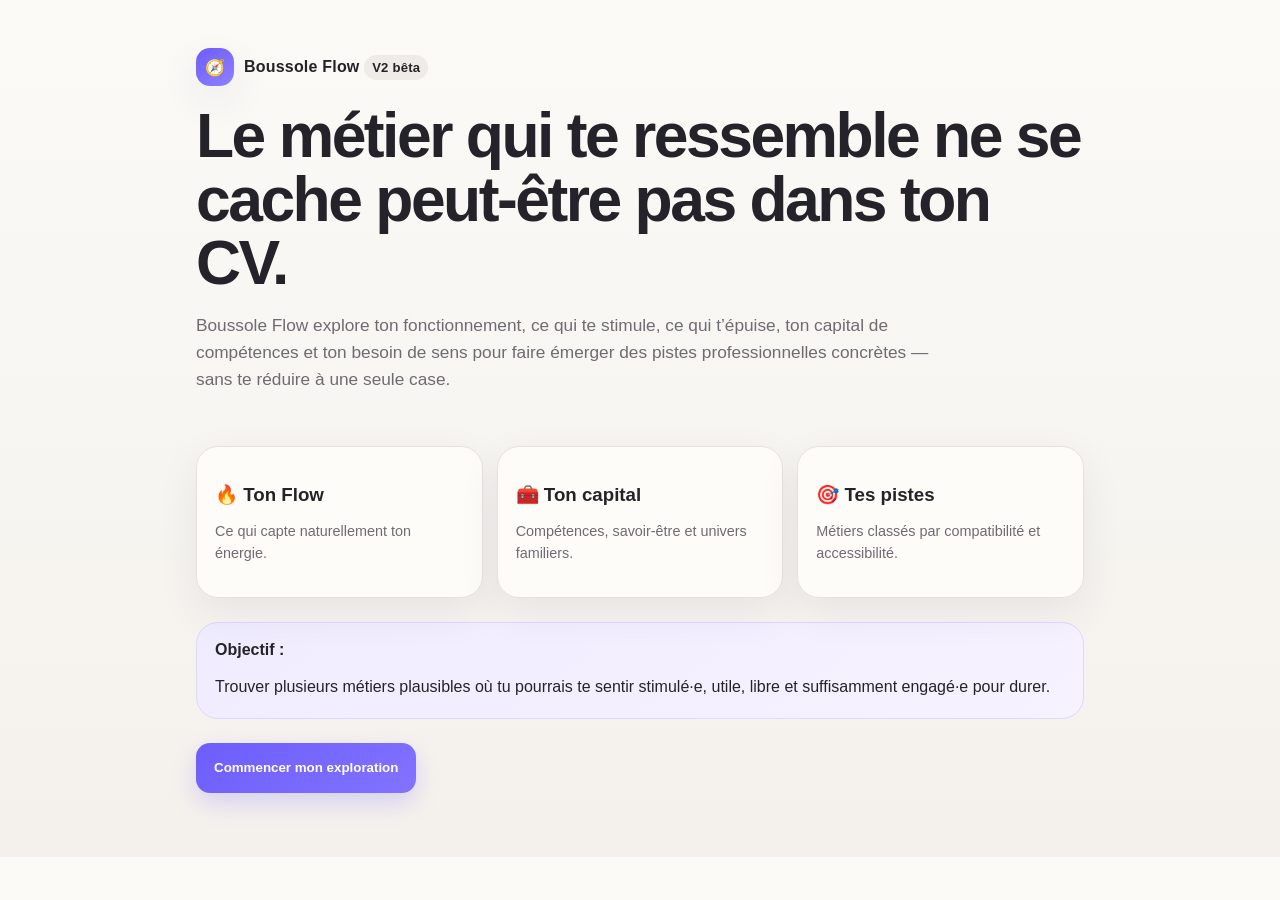
==== index.html @ 0851b97e "Revert "Add files via upload"" ====
<!doctype html>
<html lang="fr">
<head>
<meta charset="utf-8">
<meta name="viewport" content="width=device-width,initial-scale=1,viewport-fit=cover">
<meta name="theme-color" content="#6d5dfc">
<title>Boussole Flow — V2</title>
<link rel="stylesheet" href="styles.css">
</head>
<body>
<main id="app">
<section id="welcome">
  <div class="hero">
    <div class="logo"><div class="logo-badge">🧭</div><div>Boussole Flow <span class="tag">V2 bêta</span></div></div>
    <h1>Le métier qui te ressemble ne se cache peut-être pas dans ton CV.</h1>
    <p class="lead muted">Boussole Flow explore ton fonctionnement, ce qui te stimule, ce qui t’épuise, ton capital de compétences et ton besoin de sens pour faire émerger des pistes professionnelles concrètes — sans te réduire à une seule case.</p>
  </div>
  <div class="grid g3 section">
    <div class="card"><h3>🔥 Ton Flow</h3><p class="muted small">Ce qui capte naturellement ton énergie.</p></div>
    <div class="card"><h3>🧰 Ton capital</h3><p class="muted small">Compétences, savoir-être et univers familiers.</p></div>
    <div class="card"><h3>🎯 Tes pistes</h3><p class="muted small">Métiers classés par compatibilité et accessibilité.</p></div>
  </div>
  <div class="panel section"><strong>Objectif :</strong><p style="margin-bottom:0">Trouver plusieurs métiers plausibles où tu pourrais te sentir stimulé·e, utile, libre et suffisamment engagé·e pour durer.</p></div>
  <div class="section"><button class="btn primary" id="start">Commencer mon exploration</button></div>
</section>

<section id="quiz" class="hidden">
  <div class="flex between small muted"><span id="count"></span><span id="percent"></span></div>
  <div class="progress-shell" style="margin-top:8px"><div id="prog" class="progress"></div></div>
  <div class="section">
    <div class="kicker" id="theme"></div>
    <h2 id="qtext"></h2>
    <p class="muted" id="qhint"></p>
  </div>
  <div id="answers" class="grid g2 section"></div>
  <div class="section"><button class="btn ghost hidden" id="qback">← Retour</button></div>
</section>

<section id="capital" class="hidden">
  <div class="kicker">Étape 2 • Ton capital invisible</div>
  <h2>Ton parcours ne se résume pas à tes intitulés de poste.</h2>
  <p class="muted">Sélectionne ce qui te ressemble. Tu peux être généreux·se : ici on cherche des ressources transférables.</p>

  <div class="section"><h3>Savoir-être</h3><div id="softs" class="grid g3"></div></div>
  <div class="section"><h3>Compétences déjà utilisées</h3><div id="skills" class="grid g3"></div></div>
  <div class="section"><h3>Univers qui t’attirent</h3><div id="interests" class="grid g3"></div></div>

  <div class="section grid g2">
    <div><h3>Niveau d’études / formation</h3><select id="level">
      <option value="none">Pas de diplôme spécifique / autodidacte</option>
      <option value="bac">Bac / équivalent</option>
      <option value="bac2">Bac+2</option>
      <option value="bac3">Bac+3</option>
      <option value="bac5">Bac+5 ou plus</option>
    </select></div>
    <div><h3>Expérience professionnelle</h3><select id="xp">
      <option value="0">Début de parcours</option><option value="2">1–3 ans</option><option value="5">3–7 ans</option><option value="8">7 ans ou plus</option>
    </select></div>
  </div>

  <div class="section"><h3>Ce que tu sais faire et que les cases ne voient pas</h3><textarea id="free" placeholder="Ex. organiser un événement, coder, dessiner, écouter les gens, apprendre très vite, réparer, écrire, convaincre, gérer des imprévus…"></textarea></div>

  <div class="section"><h3>Pour changer de voie, tu préfères…</h3><div id="routes" class="grid g2"></div></div>
  <p id="err" class="small"></p>
  <div class="section flex gap wrap"><button id="cback" class="btn">← Retour</button><button id="reveal" class="btn primary">Révéler mon profil</button></div>
</section>

<section id="result" class="hidden">
  <div class="kicker">Ton profil Boussole Flow</div>
  <h1 id="pname"></h1>
  <p id="ptag" class="lead"></p>
  <p id="pdesc" class="muted"></p>

  <div class="grid g2 section">
    <div class="card"><h3>🧠 Tes moteurs dominants</h3><div id="motors"></div></div>
    <div class="panel"><h3>🌿 Ton environnement fertile</h3><div id="env"></div></div>
  </div>

  <div class="grid g3 section">
    <div class="card"><h3>✨ Forces naturelles</h3><div id="strengths"></div></div>
    <div class="card"><h3>⚠️ Risques de décrochage</h3><div id="risks"></div></div>
    <div class="card"><h3>🌱 Axes utiles</h3><div id="growth"></div></div>
  </div>

  <div class="panel section"><h3>Ta règle de durabilité</h3><p id="durability"></p></div>

  <div class="section">
    <div class="kicker">Pistes professionnelles</div>
    <h2>Les métiers qui méritent vraiment ton attention</h2>
    <p class="muted">Deux scores séparés : <b>Compatibilité Flow</b> = à quel point le métier correspond à ton fonctionnement ; <b>Accessibilité</b> = à quel point ton capital actuel permet d’y entrer sans repartir de zéro.</p>
    <div id="jobs" class="grid g2 section"></div>
  </div>

  <section id="jobdetail" class="hidden card section">
    <div class="flex between gap"><div><div class="kicker">Découvrir ce métier</div><h2 id="jname"></h2></div><button class="btn" id="closejob">Fermer</button></div>
    <div id="jscores" class="scorebox section"></div>
    <div class="grid g2 section">
      <div><h3>Le quotidien réel</h3><p id="jdesc" class="muted"></p></div>
      <div><h3>Pourquoi ça peut fonctionner pour toi</h3><p id="jwhy" class="muted"></p></div>
      <div><h3>Ce que tu apportes déjà</h3><div id="jbring"></div></div>
      <div><h3>Le point de vigilance</h3><div id="jwatch"></div></div>
    </div>
    <div class="panel section"><h3>Ton chemin le plus court</h3><ol id="jpath"></ol></div>
    <div class="card section"><h3>🧪 Mini-test avant de te lancer</h3><p id="jtest" class="muted"></p></div>
  </section>

  <div class="notice section"><b>Important :</b> Boussole Flow n’est ni un diagnostic psychologique ni un test clinique. C’est un outil d’exploration professionnelle destiné à faire émerger des pistes et des questions utiles.</div>
  <div class="section"><button id="restart" class="btn">Recommencer</button></div>
</section>
</main>


  <script src="app.js"></script>
</body>
</html>
---- styles.css ----
:root{
  --bg:#f8f6f1; --card:#fffdfa; --ink:#25232a; --muted:#6f6a73; --line:#e8e1d8;
  --violet:#6d5dfc; --violet2:#a99cff; --soft:#eeeafd; --gold:#d9b25f; --sage:#dfe9df;
  --shadow:0 14px 40px rgba(53,45,79,.08);
}
*{box-sizing:border-box}
html{scroll-behavior:smooth}
body{margin:0;background:linear-gradient(180deg,#fbfaf7,#f4f1ec);color:var(--ink);font-family:-apple-system,BlinkMacSystemFont,"Segoe UI",Roboto,Arial,sans-serif}
main{max-width:920px;margin:0 auto;padding:22px 16px 64px}
.hidden{display:none!important}
.hero{padding:26px 0 12px}
.logo{display:flex;align-items:center;gap:10px;font-weight:800;letter-spacing:.2px}
.logo-badge{width:38px;height:38px;border-radius:14px;background:linear-gradient(145deg,var(--violet),#8f80ff);display:grid;place-items:center;color:white;box-shadow:var(--shadow)}
h1{font-size:clamp(2.05rem,7vw,3.9rem);line-height:1.02;margin:18px 0 14px;letter-spacing:-.04em}
h2{font-size:clamp(1.45rem,4.5vw,2.25rem);line-height:1.12}
h3{margin-bottom:8px}
p{line-height:1.55}
.muted{color:var(--muted)}
.lead{font-size:1.08rem;max-width:760px}
.card{background:rgba(255,253,250,.92);border:1px solid var(--line);border-radius:22px;padding:18px;box-shadow:var(--shadow)}
.panel{background:linear-gradient(145deg,#f0ecff,#f7f2ff);border:1px solid #ded7ff;border-radius:22px;padding:18px}
.grid{display:grid;gap:14px}
.g2{grid-template-columns:repeat(2,minmax(0,1fr))}
.g3{grid-template-columns:repeat(3,minmax(0,1fr))}
.section{margin-top:24px}
.btn{border:1px solid var(--line);background:#fff;border-radius:14px;padding:13px 18px;font-weight:800;min-height:50px;cursor:pointer}
.btn.primary{background:linear-gradient(145deg,var(--violet),#8273ff);border:none;color:#fff;box-shadow:0 10px 24px rgba(109,93,252,.22)}
.btn.ghost{background:transparent}
.choice{width:100%;text-align:left;border:1px solid var(--line);background:var(--card);padding:16px;border-radius:18px;min-height:84px;font-weight:720;line-height:1.35;cursor:pointer;transition:.15s}
.choice:hover,.choice:focus{outline:none;border-color:var(--violet);transform:translateY(-1px)}
.kicker{font-size:.88rem;text-transform:uppercase;letter-spacing:.12em;color:var(--muted);font-weight:800}
.flex{display:flex}.between{justify-content:space-between}.center{align-items:center}.gap{gap:12px}.wrap{flex-wrap:wrap}
.progress-shell{height:8px;background:#e7e1dc;border-radius:999px;overflow:hidden}
.progress{height:100%;background:linear-gradient(90deg,var(--violet),var(--violet2));transition:width .25s}
.pill{display:inline-flex;gap:7px;align-items:center;background:#f1eee9;padding:7px 10px;border-radius:999px;font-size:.88rem;font-weight:750}
.chip input{position:absolute;opacity:0}
.chip span{display:flex;align-items:center;min-height:48px;border:1px solid var(--line);border-radius:14px;background:var(--card);padding:10px 13px;cursor:pointer}
.chip input:checked+span{background:var(--soft);border-color:var(--violet)}
input[type=text], textarea, select{width:100%;border:1px solid var(--line);border-radius:14px;padding:13px 14px;background:white;color:var(--ink);font-size:16px}
textarea{min-height:96px}
.scorebox{display:grid;grid-template-columns:1fr 1fr;gap:10px}
.scoreitem{padding:12px;border-radius:15px;background:#f4f1ed}
.scoreitem b{font-size:1.18rem}
.job{display:flex;flex-direction:column;gap:12px}
.bar{height:8px;background:#ebe6df;border-radius:999px;overflow:hidden}
.bar>div{height:100%;background:linear-gradient(90deg,var(--violet),var(--violet2))}
.small{font-size:.9rem}
.tag{font-size:.82rem;background:#efebe6;border-radius:999px;padding:5px 8px}
.notice{font-size:.88rem;color:var(--muted);border:1px solid var(--line);border-radius:14px;padding:13px}
details{border-top:1px solid var(--line);padding-top:12px}
summary{cursor:pointer;font-weight:800}
@media(max-width:720px){.g2,.g3{grid-template-columns:1fr}.scorebox{grid-template-columns:1fr 1fr}main{padding-left:14px;padding-right:14px}.card,.panel{border-radius:18px}}
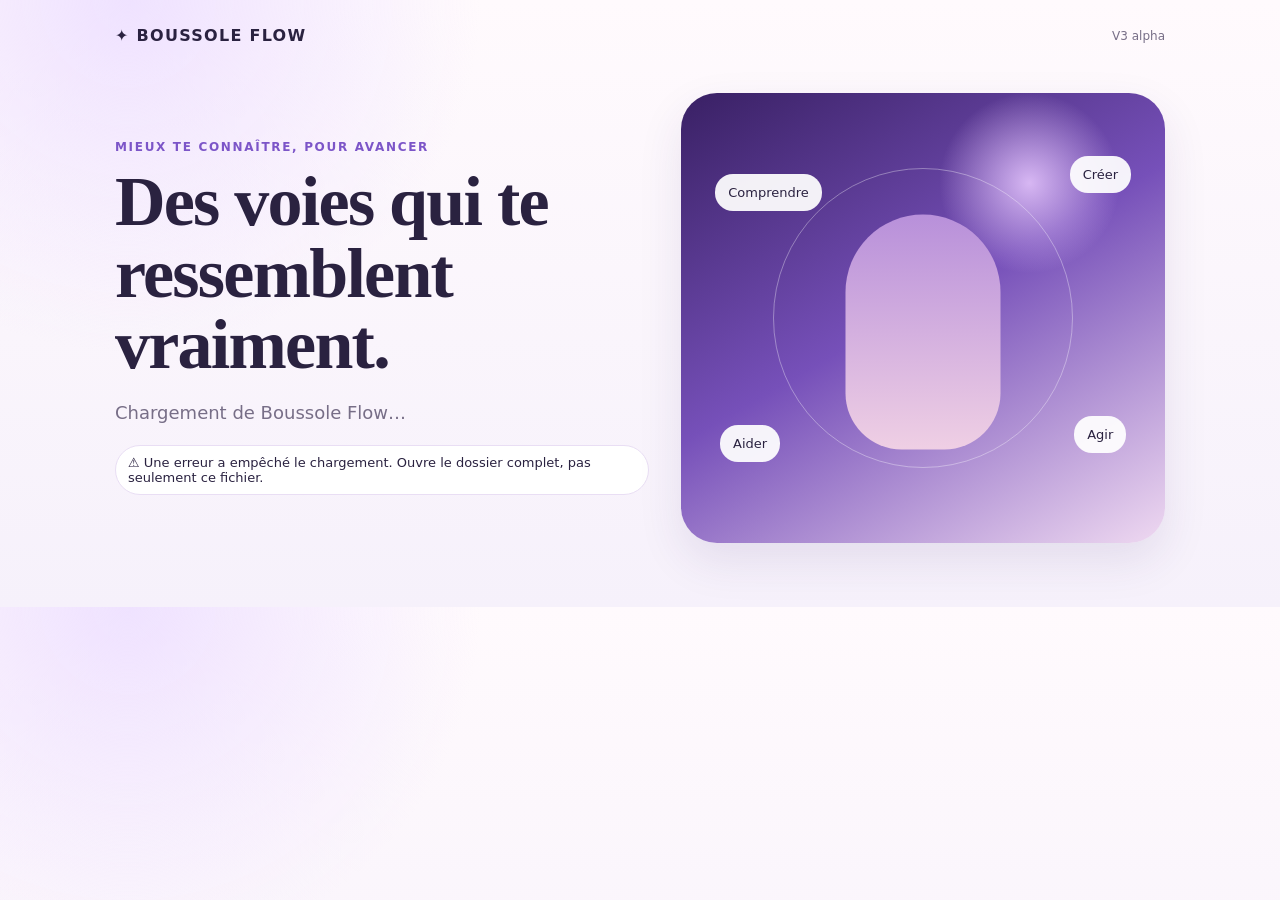
==== commit db5b9772: "Add files via upload" ====
--- a/index.html
+++ b/index.html
@@ -1,115 +1,5 @@
 <!doctype html>
-<html lang="fr">
-<head>
-<meta charset="utf-8">
-<meta name="viewport" content="width=device-width,initial-scale=1,viewport-fit=cover">
-<meta name="theme-color" content="#6d5dfc">
-<title>Boussole Flow — V2</title>
-<link rel="stylesheet" href="styles.css">
-</head>
-<body>
-<main id="app">
-<section id="welcome">
-  <div class="hero">
-    <div class="logo"><div class="logo-badge">🧭</div><div>Boussole Flow <span class="tag">V2 bêta</span></div></div>
-    <h1>Le métier qui te ressemble ne se cache peut-être pas dans ton CV.</h1>
-    <p class="lead muted">Boussole Flow explore ton fonctionnement, ce qui te stimule, ce qui t’épuise, ton capital de compétences et ton besoin de sens pour faire émerger des pistes professionnelles concrètes — sans te réduire à une seule case.</p>
-  </div>
-  <div class="grid g3 section">
-    <div class="card"><h3>🔥 Ton Flow</h3><p class="muted small">Ce qui capte naturellement ton énergie.</p></div>
-    <div class="card"><h3>🧰 Ton capital</h3><p class="muted small">Compétences, savoir-être et univers familiers.</p></div>
-    <div class="card"><h3>🎯 Tes pistes</h3><p class="muted small">Métiers classés par compatibilité et accessibilité.</p></div>
-  </div>
-  <div class="panel section"><strong>Objectif :</strong><p style="margin-bottom:0">Trouver plusieurs métiers plausibles où tu pourrais te sentir stimulé·e, utile, libre et suffisamment engagé·e pour durer.</p></div>
-  <div class="section"><button class="btn primary" id="start">Commencer mon exploration</button></div>
-</section>
-
-<section id="quiz" class="hidden">
-  <div class="flex between small muted"><span id="count"></span><span id="percent"></span></div>
-  <div class="progress-shell" style="margin-top:8px"><div id="prog" class="progress"></div></div>
-  <div class="section">
-    <div class="kicker" id="theme"></div>
-    <h2 id="qtext"></h2>
-    <p class="muted" id="qhint"></p>
-  </div>
-  <div id="answers" class="grid g2 section"></div>
-  <div class="section"><button class="btn ghost hidden" id="qback">← Retour</button></div>
-</section>
-
-<section id="capital" class="hidden">
-  <div class="kicker">Étape 2 • Ton capital invisible</div>
-  <h2>Ton parcours ne se résume pas à tes intitulés de poste.</h2>
-  <p class="muted">Sélectionne ce qui te ressemble. Tu peux être généreux·se : ici on cherche des ressources transférables.</p>
-
-  <div class="section"><h3>Savoir-être</h3><div id="softs" class="grid g3"></div></div>
-  <div class="section"><h3>Compétences déjà utilisées</h3><div id="skills" class="grid g3"></div></div>
-  <div class="section"><h3>Univers qui t’attirent</h3><div id="interests" class="grid g3"></div></div>
-
-  <div class="section grid g2">
-    <div><h3>Niveau d’études / formation</h3><select id="level">
-      <option value="none">Pas de diplôme spécifique / autodidacte</option>
-      <option value="bac">Bac / équivalent</option>
-      <option value="bac2">Bac+2</option>
-      <option value="bac3">Bac+3</option>
-      <option value="bac5">Bac+5 ou plus</option>
-    </select></div>
-    <div><h3>Expérience professionnelle</h3><select id="xp">
-      <option value="0">Début de parcours</option><option value="2">1–3 ans</option><option value="5">3–7 ans</option><option value="8">7 ans ou plus</option>
-    </select></div>
-  </div>
-
-  <div class="section"><h3>Ce que tu sais faire et que les cases ne voient pas</h3><textarea id="free" placeholder="Ex. organiser un événement, coder, dessiner, écouter les gens, apprendre très vite, réparer, écrire, convaincre, gérer des imprévus…"></textarea></div>
-
-  <div class="section"><h3>Pour changer de voie, tu préfères…</h3><div id="routes" class="grid g2"></div></div>
-  <p id="err" class="small"></p>
-  <div class="section flex gap wrap"><button id="cback" class="btn">← Retour</button><button id="reveal" class="btn primary">Révéler mon profil</button></div>
-</section>
-
-<section id="result" class="hidden">
-  <div class="kicker">Ton profil Boussole Flow</div>
-  <h1 id="pname"></h1>
-  <p id="ptag" class="lead"></p>
-  <p id="pdesc" class="muted"></p>
-
-  <div class="grid g2 section">
-    <div class="card"><h3>🧠 Tes moteurs dominants</h3><div id="motors"></div></div>
-    <div class="panel"><h3>🌿 Ton environnement fertile</h3><div id="env"></div></div>
-  </div>
-
-  <div class="grid g3 section">
-    <div class="card"><h3>✨ Forces naturelles</h3><div id="strengths"></div></div>
-    <div class="card"><h3>⚠️ Risques de décrochage</h3><div id="risks"></div></div>
-    <div class="card"><h3>🌱 Axes utiles</h3><div id="growth"></div></div>
-  </div>
-
-  <div class="panel section"><h3>Ta règle de durabilité</h3><p id="durability"></p></div>
-
-  <div class="section">
-    <div class="kicker">Pistes professionnelles</div>
-    <h2>Les métiers qui méritent vraiment ton attention</h2>
-    <p class="muted">Deux scores séparés : <b>Compatibilité Flow</b> = à quel point le métier correspond à ton fonctionnement ; <b>Accessibilité</b> = à quel point ton capital actuel permet d’y entrer sans repartir de zéro.</p>
-    <div id="jobs" class="grid g2 section"></div>
-  </div>
-
-  <section id="jobdetail" class="hidden card section">
-    <div class="flex between gap"><div><div class="kicker">Découvrir ce métier</div><h2 id="jname"></h2></div><button class="btn" id="closejob">Fermer</button></div>
-    <div id="jscores" class="scorebox section"></div>
-    <div class="grid g2 section">
-      <div><h3>Le quotidien réel</h3><p id="jdesc" class="muted"></p></div>
-      <div><h3>Pourquoi ça peut fonctionner pour toi</h3><p id="jwhy" class="muted"></p></div>
-      <div><h3>Ce que tu apportes déjà</h3><div id="jbring"></div></div>
-      <div><h3>Le point de vigilance</h3><div id="jwatch"></div></div>
-    </div>
-    <div class="panel section"><h3>Ton chemin le plus court</h3><ol id="jpath"></ol></div>
-    <div class="card section"><h3>🧪 Mini-test avant de te lancer</h3><p id="jtest" class="muted"></p></div>
-  </section>
-
-  <div class="notice section"><b>Important :</b> Boussole Flow n’est ni un diagnostic psychologique ni un test clinique. C’est un outil d’exploration professionnelle destiné à faire émerger des pistes et des questions utiles.</div>
-  <div class="section"><button id="restart" class="btn">Recommencer</button></div>
-</section>
-</main>
-
-
-  <script src="app.js"></script>
-</body>
-</html>
+<html lang="fr"><head><meta charset="utf-8"><meta name="viewport" content="width=device-width,initial-scale=1,viewport-fit=cover"><meta name="theme-color" content="#5b388f"><title>Boussole Flow — V3 alpha</title><link rel="stylesheet" href="styles.css"></head>
+<body><div id="app"><div class="wrap"><div class="top"><div class="brand">✦ BOUSSOLE FLOW</div><div class="badge">V3 alpha</div></div><div class="hero"><div><p class="eyebrow">Mieux te connaître, pour avancer</p><h1>Des voies qui te ressemblent vraiment.</h1><p class="lead">Chargement de Boussole Flow…</p><p id="loadFallback" class="pill">Si ce message reste affiché, le JavaScript n’a pas chargé.</p></div><div class="visual"><div class="sil"></div><div class="node n1">Comprendre</div><div class="node n2">Créer</div><div class="node n3">Aider</div><div class="node n4">Agir</div><div class="orbit"></div></div></div></div></div>
+<script>window.addEventListener('error',function(){var x=document.getElementById('loadFallback');if(x)x.textContent='⚠️ Une erreur a empêché le chargement. Ouvre le dossier complet, pas seulement ce fichier.';});</script>
+<script src="app.js"></script></body></html>
--- a/styles.css
+++ b/styles.css
@@ -1,52 +1,15 @@
-:root{
-  --bg:#f8f6f1; --card:#fffdfa; --ink:#25232a; --muted:#6f6a73; --line:#e8e1d8;
-  --violet:#6d5dfc; --violet2:#a99cff; --soft:#eeeafd; --gold:#d9b25f; --sage:#dfe9df;
-  --shadow:0 14px 40px rgba(53,45,79,.08);
-}
-*{box-sizing:border-box}
-html{scroll-behavior:smooth}
-body{margin:0;background:linear-gradient(180deg,#fbfaf7,#f4f1ec);color:var(--ink);font-family:-apple-system,BlinkMacSystemFont,"Segoe UI",Roboto,Arial,sans-serif}
-main{max-width:920px;margin:0 auto;padding:22px 16px 64px}
-.hidden{display:none!important}
-.hero{padding:26px 0 12px}
-.logo{display:flex;align-items:center;gap:10px;font-weight:800;letter-spacing:.2px}
-.logo-badge{width:38px;height:38px;border-radius:14px;background:linear-gradient(145deg,var(--violet),#8f80ff);display:grid;place-items:center;color:white;box-shadow:var(--shadow)}
-h1{font-size:clamp(2.05rem,7vw,3.9rem);line-height:1.02;margin:18px 0 14px;letter-spacing:-.04em}
-h2{font-size:clamp(1.45rem,4.5vw,2.25rem);line-height:1.12}
-h3{margin-bottom:8px}
-p{line-height:1.55}
-.muted{color:var(--muted)}
-.lead{font-size:1.08rem;max-width:760px}
-.card{background:rgba(255,253,250,.92);border:1px solid var(--line);border-radius:22px;padding:18px;box-shadow:var(--shadow)}
-.panel{background:linear-gradient(145deg,#f0ecff,#f7f2ff);border:1px solid #ded7ff;border-radius:22px;padding:18px}
-.grid{display:grid;gap:14px}
-.g2{grid-template-columns:repeat(2,minmax(0,1fr))}
-.g3{grid-template-columns:repeat(3,minmax(0,1fr))}
-.section{margin-top:24px}
-.btn{border:1px solid var(--line);background:#fff;border-radius:14px;padding:13px 18px;font-weight:800;min-height:50px;cursor:pointer}
-.btn.primary{background:linear-gradient(145deg,var(--violet),#8273ff);border:none;color:#fff;box-shadow:0 10px 24px rgba(109,93,252,.22)}
-.btn.ghost{background:transparent}
-.choice{width:100%;text-align:left;border:1px solid var(--line);background:var(--card);padding:16px;border-radius:18px;min-height:84px;font-weight:720;line-height:1.35;cursor:pointer;transition:.15s}
-.choice:hover,.choice:focus{outline:none;border-color:var(--violet);transform:translateY(-1px)}
-.kicker{font-size:.88rem;text-transform:uppercase;letter-spacing:.12em;color:var(--muted);font-weight:800}
-.flex{display:flex}.between{justify-content:space-between}.center{align-items:center}.gap{gap:12px}.wrap{flex-wrap:wrap}
-.progress-shell{height:8px;background:#e7e1dc;border-radius:999px;overflow:hidden}
-.progress{height:100%;background:linear-gradient(90deg,var(--violet),var(--violet2));transition:width .25s}
-.pill{display:inline-flex;gap:7px;align-items:center;background:#f1eee9;padding:7px 10px;border-radius:999px;font-size:.88rem;font-weight:750}
-.chip input{position:absolute;opacity:0}
-.chip span{display:flex;align-items:center;min-height:48px;border:1px solid var(--line);border-radius:14px;background:var(--card);padding:10px 13px;cursor:pointer}
-.chip input:checked+span{background:var(--soft);border-color:var(--violet)}
-input[type=text], textarea, select{width:100%;border:1px solid var(--line);border-radius:14px;padding:13px 14px;background:white;color:var(--ink);font-size:16px}
-textarea{min-height:96px}
-.scorebox{display:grid;grid-template-columns:1fr 1fr;gap:10px}
-.scoreitem{padding:12px;border-radius:15px;background:#f4f1ed}
-.scoreitem b{font-size:1.18rem}
-.job{display:flex;flex-direction:column;gap:12px}
-.bar{height:8px;background:#ebe6df;border-radius:999px;overflow:hidden}
-.bar>div{height:100%;background:linear-gradient(90deg,var(--violet),var(--violet2))}
-.small{font-size:.9rem}
-.tag{font-size:.82rem;background:#efebe6;border-radius:999px;padding:5px 8px}
-.notice{font-size:.88rem;color:var(--muted);border:1px solid var(--line);border-radius:14px;padding:13px}
-details{border-top:1px solid var(--line);padding-top:12px}
-summary{cursor:pointer;font-weight:800}
-@media(max-width:720px){.g2,.g3{grid-template-columns:1fr}.scorebox{grid-template-columns:1fr 1fr}main{padding-left:14px;padding-right:14px}.card,.panel{border-radius:18px}}
+
+:root{--bg:#fbf7ff;--paper:#fffdfd;--ink:#2a2240;--muted:#776e87;--line:#e9def4;--p1:#3d236f;--p2:#7c55c8;--p3:#b99be8;--pink:#efcfe4;--shadow:0 18px 45px rgba(63,35,111,.10)}*{box-sizing:border-box}body{margin:0;font-family:Inter,system-ui,-apple-system,Segoe UI,Roboto,Arial;background:radial-gradient(circle at 10% 0,#efe2ff 0,transparent 27%),linear-gradient(#fffafd,#f6f1fb);color:var(--ink)}button{font:inherit}.wrap{width:min(1050px,calc(100% - 28px));margin:auto;padding:26px 0 64px}.top{display:flex;justify-content:space-between;align-items:center}.brand{font-weight:850;letter-spacing:.08em}.badge{font-size:12px;color:var(--muted)}.hero{display:grid;grid-template-columns:1.05fr .95fr;gap:32px;align-items:center;padding-top:48px}.eyebrow{text-transform:uppercase;letter-spacing:.14em;font-size:12px;font-weight:800;color:var(--p2)}h1,h2{font-family:Georgia,serif;letter-spacing:-.025em}.hero h1{font-size:clamp(42px,6vw,70px);line-height:1.02;margin:10px 0 18px}.lead{font-size:18px;line-height:1.55;color:var(--muted)}.pills{display:flex;gap:9px;flex-wrap:wrap;margin:20px 0}.pill{background:#fff;border:1px solid var(--line);border-radius:999px;padding:9px 12px;font-size:13px}.primary,.secondary{border:0;border-radius:16px;padding:14px 19px;font-weight:800;cursor:pointer}.primary{background:linear-gradient(135deg,var(--p1),var(--p2));color:#fff;box-shadow:0 10px 26px rgba(61,35,111,.22)}.secondary{background:#fff;border:1px solid var(--line);color:var(--ink)}.visual{height:450px;border-radius:36px;position:relative;overflow:hidden;background:radial-gradient(circle at 72% 20%,#d7b7f3 0,transparent 18%),linear-gradient(150deg,#392064,#7650b9 48%,#efd9f1);box-shadow:var(--shadow)}.sil{position:absolute;left:50%;top:53%;width:155px;height:235px;border-radius:80px 80px 58px 58px;background:linear-gradient(#b890da,#efcfe4);transform:translate(-50%,-50%)}.node{position:absolute;background:rgba(255,255,255,.93);padding:11px 13px;border-radius:18px;font-size:13px}.n1{left:7%;top:18%}.n2{right:7%;top:14%}.n3{left:8%;bottom:18%}.n4{right:8%;bottom:20%}.orbit{position:absolute;left:50%;top:50%;width:300px;height:300px;border:1px solid rgba(255,255,255,.35);border-radius:50%;transform:translate(-50%,-50%)}.features{display:grid;grid-template-columns:repeat(4,1fr);gap:12px;margin-top:28px}.card{background:rgba(255,255,255,.9);border:1px solid var(--line);border-radius:22px;padding:18px;box-shadow:var(--shadow)}.card small{display:block;color:var(--muted);margin-top:6px;line-height:1.45}.quiz{width:min(760px,calc(100% - 28px));margin:auto;padding:24px 0 60px}.qtop{display:grid;grid-template-columns:42px 1fr auto;gap:12px;align-items:center}.round{width:42px;height:42px;border-radius:50%;border:1px solid var(--line);background:#fff}.progress{height:8px;background:#eee7f4;border-radius:99px;overflow:hidden}.progress i{display:block;height:100%;background:linear-gradient(90deg,var(--p2),var(--pink))}.qbox{padding-top:42px}.qbox h2{font-size:clamp(30px,5vw,44px)}.options{display:grid;gap:12px;margin-top:24px}.opt{background:#fff;border:1px solid var(--line);border-radius:18px;padding:17px;text-align:left;cursor:pointer}.opt:hover{border-color:var(--p3);transform:translateY(-1px)}.section{margin-top:30px}.chips{display:flex;gap:8px;flex-wrap:wrap}.chip{border:1px solid var(--line);background:#fff;border-radius:999px;padding:10px 13px}.chip.on{background:#f1e7fb;border-color:var(--p2);color:var(--p1)}.resultHero{display:grid;grid-template-columns:1.1fr .9fr;gap:14px;margin-top:28px}.profile{background:linear-gradient(135deg,#3d236f,#7951c5);color:#fff;border-radius:28px;padding:26px}.profile h1{font-size:40px;margin:8px 0}.profile p{color:#eee7ff;line-height:1.5}.meters{background:#fff;border:1px solid var(--line);border-radius:28px;padding:20px}.meterrow{display:grid;grid-template-columns:120px 1fr 34px;gap:8px;align-items:center;font-size:13px;margin:9px 0}.meter{height:8px;background:#eee8f2;border-radius:99px;overflow:hidden}.meter i{display:block;height:100%;background:linear-gradient(90deg,var(--p2),var(--pink))}.jobs{display:grid;grid-template-columns:repeat(2,1fr);gap:12px}.job{background:#fff;border:1px solid var(--line);border-radius:22px;padding:18px}.family{font-size:11px;text-transform:uppercase;letter-spacing:.1em;color:var(--p2);font-weight:800}.scores{display:flex;gap:7px;flex-wrap:wrap;margin:10px 0}.score{font-size:12px;background:#f2e8fb;border-radius:999px;padding:7px 9px}.score.a{background:#e6f0ea}.actions{display:flex;gap:9px;flex-wrap:wrap;margin:28px 0}.actions button{border:1px solid var(--line);background:#fff;border-radius:14px;padding:12px 14px;font-weight:800}.notice{background:#fff8ea;border:1px solid #eedeb8;border-radius:16px;padding:14px;font-size:13px;line-height:1.5}@media(max-width:800px){.hero,.resultHero{grid-template-columns:1fr}.features,.jobs{grid-template-columns:1fr 1fr}.visual{height:340px}}@media(max-width:520px){.features,.jobs{grid-template-columns:1fr}.hero h1{font-size:44px}.meterrow{grid-template-columns:100px 1fr 30px}}@media print{.actions,.top{display:none!important}.wrap{width:100%;padding:0}.job{break-inside:avoid}}
+
+/* --- V3 visual layer --- */
+.visual{display:flex;align-items:center;justify-content:center}
+.hero-svg{width:100%;height:100%;display:block}
+.opt{display:grid!important;grid-template-columns:58px 1fr;align-items:center;gap:14px}
+.opt-icon{width:56px;height:56px;border-radius:16px;background:linear-gradient(145deg,#f6effd,#fff);display:grid;place-items:center;border:1px solid #eadff5}
+.opt-icon svg{width:38px;height:38px}
+.result-visual{display:grid;grid-template-columns:180px 1fr;gap:18px;align-items:center}
+.petal{width:180px;height:180px}
+.job-title{display:flex;gap:10px;align-items:center}
+.jobicon{width:42px;height:42px;border-radius:13px;background:#f3eafb;display:grid;place-items:center;font-size:22px;flex:0 0 auto}
+.visual-note{position:absolute;left:20px;bottom:18px;right:20px;color:#fff;font-size:13px;letter-spacing:.04em;text-align:center;opacity:.88}
+@media(max-width:560px){.opt{grid-template-columns:48px 1fr}.opt-icon{width:46px;height:46px;border-radius:13px}.opt-icon svg{width:31px;height:31px}.result-visual{grid-template-columns:1fr}.petal{margin:auto}}
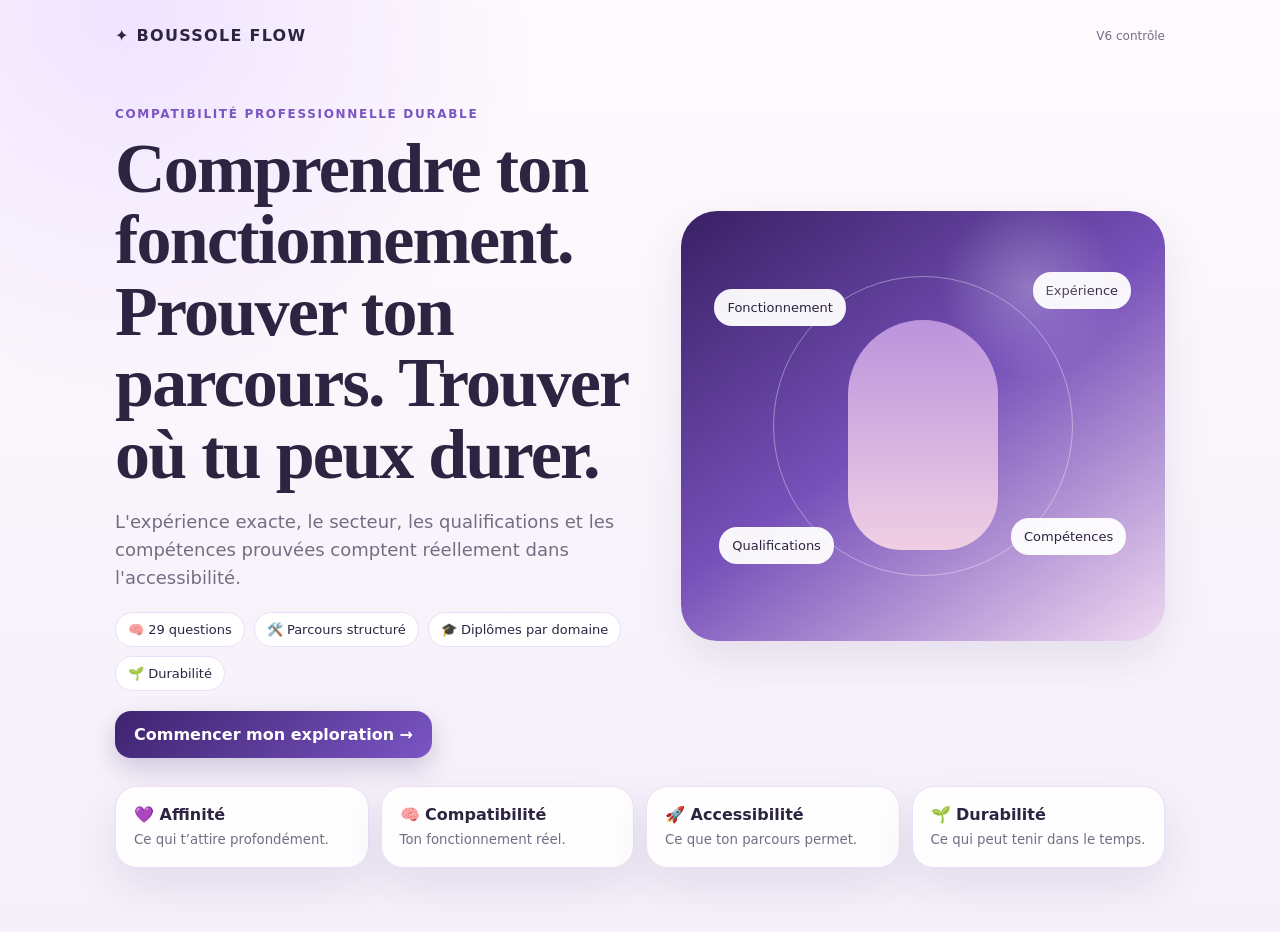
==== commit 0ff5404b: "Rename Boussole_Flow_V6_CONTROLE.html to index.html" ====
--- a/index.html
+++ b/index.html
@@ -1,5 +1,65 @@
-<!doctype html>
-<html lang="fr"><head><meta charset="utf-8"><meta name="viewport" content="width=device-width,initial-scale=1,viewport-fit=cover"><meta name="theme-color" content="#5b388f"><title>Boussole Flow — V3 alpha</title><link rel="stylesheet" href="styles.css"></head>
-<body><div id="app"><div class="wrap"><div class="top"><div class="brand">✦ BOUSSOLE FLOW</div><div class="badge">V3 alpha</div></div><div class="hero"><div><p class="eyebrow">Mieux te connaître, pour avancer</p><h1>Des voies qui te ressemblent vraiment.</h1><p class="lead">Chargement de Boussole Flow…</p><p id="loadFallback" class="pill">Si ce message reste affiché, le JavaScript n’a pas chargé.</p></div><div class="visual"><div class="sil"></div><div class="node n1">Comprendre</div><div class="node n2">Créer</div><div class="node n3">Aider</div><div class="node n4">Agir</div><div class="orbit"></div></div></div></div></div>
-<script>window.addEventListener('error',function(){var x=document.getElementById('loadFallback');if(x)x.textContent='⚠️ Une erreur a empêché le chargement. Ouvre le dossier complet, pas seulement ce fichier.';});</script>
-<script src="app.js"></script></body></html>+<!doctype html><html lang="fr"><head><meta charset="utf-8"><meta name="viewport" content="width=device-width,initial-scale=1,viewport-fit=cover"><title>Boussole Flow — V6 contrôle</title><style>
+:root{--bg:#faf6ff;--paper:#fff;--ink:#2d2441;--muted:#756c83;--line:#eadff5;--p1:#3e236f;--p2:#7a55c4;--p3:#bca0e9;--pink:#efcfe4;--sage:#dce9df;--gold:#f0e5c6;--shadow:0 18px 45px rgba(61,35,111,.1)}
+*{box-sizing:border-box}body{margin:0;background:radial-gradient(circle at 10% 0,#efe3ff 0,transparent 28%),linear-gradient(#fffafd,#f5f0fa);font-family:Inter,system-ui,-apple-system,Segoe UI,Roboto,Arial;color:var(--ink)}
+button,input,select,textarea{font:inherit}.wrap{width:min(1050px,calc(100% - 28px));margin:auto;padding:26px 0 64px}.top{display:flex;justify-content:space-between;align-items:center}.brand{font-weight:850;letter-spacing:.08em}.badge{font-size:12px;color:var(--muted)}
+.hero{display:grid;grid-template-columns:1.05fr .95fr;gap:30px;align-items:center;padding-top:50px}.eyebrow{text-transform:uppercase;letter-spacing:.14em;font-size:12px;font-weight:800;color:var(--p2)}h1,h2{font-family:Georgia,serif;letter-spacing:-.025em}.hero h1{font-size:clamp(42px,6vw,70px);line-height:1.02;margin:10px 0 18px}.lead{font-size:18px;line-height:1.55;color:var(--muted)}.pills{display:flex;gap:9px;flex-wrap:wrap;margin:20px 0}.pill{background:white;border:1px solid var(--line);border-radius:999px;padding:9px 12px;font-size:13px}.primary,.secondary{border:0;border-radius:16px;padding:14px 19px;font-weight:800;cursor:pointer}.primary{background:linear-gradient(135deg,var(--p1),var(--p2));color:white;box-shadow:0 10px 26px rgba(61,35,111,.22)}.secondary{background:white;border:1px solid var(--line);color:var(--ink)}
+.visual{height:430px;border-radius:36px;position:relative;overflow:hidden;background:linear-gradient(145deg,#392064,#7650b9 48%,#efd9f1);box-shadow:var(--shadow)}.visual:after{content:"";position:absolute;inset:0;background:radial-gradient(circle at 72% 18%,rgba(255,255,255,.25),transparent 18%)}.head{position:absolute;left:50%;top:52%;width:150px;height:230px;border-radius:78px 78px 56px 56px;background:linear-gradient(#bb93dc,#f0cfe4);transform:translate(-50%,-50%)}.orbit{position:absolute;left:50%;top:50%;width:300px;height:300px;border:1px solid rgba(255,255,255,.38);border-radius:50%;transform:translate(-50%,-50%)}.node{position:absolute;background:rgba(255,255,255,.95);padding:11px 13px;border-radius:18px;font-size:13px}.n1{left:7%;top:18%}.n2{right:7%;top:14%}.n3{left:8%;bottom:18%}.n4{right:8%;bottom:20%}
+.features{display:grid;grid-template-columns:repeat(4,1fr);gap:12px;margin-top:28px}.card{background:rgba(255,255,255,.93);border:1px solid var(--line);border-radius:22px;padding:18px;box-shadow:var(--shadow)}.card small{display:block;color:var(--muted);margin-top:6px;line-height:1.45}
+.quiz{width:min(760px,calc(100% - 28px));margin:auto;padding:24px 0 60px}.qtop{display:grid;grid-template-columns:42px 1fr auto;gap:12px;align-items:center}.round{width:42px;height:42px;border-radius:50%;border:1px solid var(--line);background:white}.progress{height:8px;background:#eee7f4;border-radius:99px;overflow:hidden}.progress i{display:block;height:100%;background:linear-gradient(90deg,var(--p2),var(--pink))}.qbox{padding-top:42px}.qbox h2{font-size:clamp(30px,5vw,44px)}.options{display:grid;gap:12px;margin-top:24px}.opt{background:white;border:1px solid var(--line);border-radius:18px;padding:17px;text-align:left;cursor:pointer}.opt:hover{border-color:var(--p3);transform:translateY(-1px)}
+.section{margin-top:34px}.section h2{font-size:36px}.sub{color:var(--muted);line-height:1.5}.formgrid{display:grid;grid-template-columns:1fr 1fr;gap:12px}.field{display:grid;gap:7px;margin:12px 0}.field label{font-weight:750}.input,select,textarea{width:100%;border:1px solid var(--line);background:white;border-radius:14px;padding:12px;color:var(--ink)}textarea{min-height:90px;resize:vertical}
+.chips{display:flex;flex-wrap:wrap;gap:8px}.chip{border:1px solid var(--line);background:white;border-radius:999px;padding:10px 12px;cursor:pointer}.chip.on{background:#efe5fa;border-color:var(--p2);color:var(--p1)}
+.repeater{display:grid;gap:10px}.item{background:white;border:1px solid var(--line);border-radius:18px;padding:14px}.itemgrid{display:grid;grid-template-columns:1.2fr .8fr .7fr;gap:8px}.itemgrid4{display:grid;grid-template-columns:1.1fr .8fr .7fr .7fr;gap:8px}.item button{margin-top:8px}
+.resultHero{display:grid;grid-template-columns:1.1fr .9fr;gap:14px;margin-top:28px}.profile{background:linear-gradient(135deg,#3d236f,#7951c5);color:white;border-radius:28px;padding:26px}.profile h1{font-size:40px;margin:8px 0}.profile p{color:#eee7ff;line-height:1.5}.meters{background:white;border:1px solid var(--line);border-radius:28px;padding:20px}.meterrow{display:grid;grid-template-columns:125px 1fr 36px;gap:8px;align-items:center;font-size:13px;margin:9px 0}.meter{height:8px;background:#eee8f2;border-radius:99px;overflow:hidden}.meter i{display:block;height:100%;background:linear-gradient(90deg,var(--p2),var(--pink))}
+.group{margin-top:34px}.jobs{display:grid;grid-template-columns:repeat(2,1fr);gap:12px}.job{background:white;border:1px solid var(--line);border-radius:22px;padding:18px}.family{font-size:11px;text-transform:uppercase;letter-spacing:.1em;color:var(--p2);font-weight:800}.scores{display:flex;gap:7px;flex-wrap:wrap;margin:10px 0}.score{font-size:12px;background:#f2e8fb;border-radius:999px;padding:7px 9px}.score.a{background:var(--sage)}.score.c{background:var(--gold)}.score.d{background:#f6e4e8}.job p{color:var(--muted);font-size:14px;line-height:1.45}.confidence{font-size:12px;font-weight:800;color:var(--p2)}.actions{display:flex;gap:9px;flex-wrap:wrap;margin:28px 0}.actions button{border:1px solid var(--line);background:white;border-radius:14px;padding:12px 14px;font-weight:800}.notice{background:#fff8ea;border:1px solid #eedeb8;border-radius:16px;padding:14px;font-size:13px;line-height:1.5}
+@media(max-width:820px){.hero,.resultHero{grid-template-columns:1fr}.features,.jobs,.formgrid,.itemgrid,.itemgrid4{grid-template-columns:1fr 1fr}.visual{height:340px}}
+@media(max-width:540px){.features,.jobs,.formgrid,.itemgrid,.itemgrid4{grid-template-columns:1fr}.hero h1{font-size:44px}.meterrow{grid-template-columns:100px 1fr 32px}}
+@media print{.top,.actions{display:none!important}body{background:white}.wrap{width:100%;padding:0}.job{break-inside:avoid}}
+
+.grid4{display:grid;grid-template-columns:1fr 1fr .7fr .8fr;gap:8px}.grid3{display:grid;grid-template-columns:1fr 1fr .8fr;gap:8px}@media(max-width:840px){.grid4,.grid3{grid-template-columns:1fr 1fr}}@media(max-width:560px){.grid4,.grid3{grid-template-columns:1fr}}
+</style></head><body><main id="app"></main><script>const DATA={"dims": {"nov": "Nouveauté", "deep": "Profondeur", "human": "Humain", "create": "Créativité", "analysis": "Analyse", "action": "Action", "auto": "Autonomie", "structure": "Structure", "impact": "Impact", "manual": "Manuel", "precision": "Précision", "numbers": "Chiffres", "influence": "Influence", "field": "Terrain / vivant", "lead": "Leadership", "collective": "Collectif", "expression": "Expression", "tech": "Technologie", "feedback": "Feedback rapide", "focus": "Concentration", "sensory": "Tolérance sensorielle", "stability": "Stabilité"}, "questions": [["Énergie", "À la fin d’une bonne journée, qu’est-ce qui te donne le plus la sensation d’avoir été à ta place ?", [["J’ai aidé ou fait progresser quelqu’un", {"human": 3, "impact": 3}], ["J’ai résolu un problème difficile", {"analysis": 3, "deep": 2}], ["J’ai créé quelque chose qui me ressemble", {"create": 3, "expression": 1}], ["J’ai réalisé quelque chose de concret", {"manual": 3, "action": 2}], ["J’ai tenu les choses de façon fiable et organisée", {"structure": 3, "precision": 2}]]], ["Rythme", "Quel rythme te ressemble le plus ?", [["Stable et prévisible", {"stability": 3, "structure": 2}], ["Régulier avec quelques changements", {"stability": 2, "nov": 1}], ["Varié avec des journées différentes", {"nov": 3}], ["Rapide, intense, beaucoup d’action", {"action": 3, "feedback": 2}]]], ["Cadre", "Face à une procédure très précise…", [["Ça me rassure", {"structure": 3, "precision": 2}], ["Je l’apprécie si elle est logique", {"analysis": 2, "structure": 2}], ["Je préfère pouvoir l’adapter", {"auto": 3, "create": 1}], ["Je me sens vite enfermé·e", {"nov": 2, "auto": 2}]]], ["Concentration", "Quand une tâche demande une longue concentration…", [["J’adore m’y plonger longtemps", {"focus": 3, "deep": 2}], ["Ça me va si le sujet m’intéresse vraiment", {"focus": 2, "impact": 1}], ["J’ai besoin de pauses ou de variété", {"nov": 2, "feedback": 1}], ["Je préfère des tâches courtes avec résultats rapides", {"feedback": 3, "action": 2}]]], ["Interruptions", "Les interruptions fréquentes pendant que tu travailles…", [["Je les gère très bien", {"action": 2, "collective": 1}], ["Ça va si je peux reprendre facilement", {"structure": 1, "focus": 1}], ["Elles me fatiguent vite", {"focus": 2, "deep": 1}], ["Elles me font perdre complètement le fil", {"focus": 3}]]], ["Relation", "Dans le travail, le contact humain idéal est…", [["Central : écouter, conseiller, accompagner", {"human": 3}], ["Fréquent mais orienté objectif", {"human": 2, "influence": 2}], ["Présent en équipe, mais pas en continu", {"collective": 2}], ["Limité : je préfère me concentrer seul·e", {"deep": 2, "analysis": 2}]]], ["Concret", "Quel résultat te satisfait le plus ?", [["Une personne aidée", {"human": 3, "impact": 2}], ["Un objet, une réparation, une réalisation", {"manual": 3, "action": 2}], ["Un système mieux organisé", {"structure": 2, "analysis": 2}], ["Une création originale", {"create": 3}], ["Une décision fondée sur des faits", {"numbers": 2, "analysis": 3}]]], ["Précision", "Une tâche très minutieuse…", [["J’aime beaucoup", {"precision": 3}], ["Ça me va si elle a du sens", {"precision": 1, "impact": 1}], ["Je préfère aller vite et ajuster ensuite", {"action": 2}], ["Je trouve ça vite épuisant", {"nov": 1, "create": 1}]]], ["Apprentissage", "Quand tu apprends quelque chose…", [["Je veux comprendre en profondeur", {"deep": 3, "analysis": 2}], ["Je veux pratiquer immédiatement", {"manual": 2, "action": 2}], ["Je préfère une méthode claire étape par étape", {"structure": 3}], ["J’explore librement plusieurs sources", {"nov": 2, "auto": 2}]]], ["Créativité", "Créer quelque chose de nouveau est pour toi…", [["Essentiel", {"create": 3}], ["Agréable mais pas indispensable", {"create": 1}], ["Moins important que l’efficacité", {"analysis": 2, "structure": 1}], ["Je préfère perfectionner ce qui existe", {"precision": 2, "structure": 2}]]], ["Influence", "Convaincre, négocier ou faire adhérer…", [["J’aime le challenge", {"influence": 3, "action": 1}], ["J’aime si je crois vraiment à la solution", {"influence": 2, "impact": 1}], ["Je préfère conseiller sans objectif commercial", {"human": 2}], ["Ça ne me correspond pas", {"deep": 1}]]], ["Chiffres", "Les chiffres, budgets, mesures ou données…", [["J’aime les analyser", {"numbers": 3, "analysis": 2}], ["Je les utilise sans problème", {"numbers": 1}], ["Je préfère le qualitatif", {"human": 1, "create": 1}], ["Je les évite autant que possible", {"create": 1}]]], ["Terrain", "Travailler dehors, se déplacer ou intervenir sur le terrain…", [["C’est exactement ce qu’il me faut", {"field": 3, "action": 2}], ["J’aime alterner terrain et intérieur", {"field": 2, "nov": 1}], ["De temps en temps seulement", {"field": 1}], ["Je préfère un poste fixe en intérieur", {"stability": 1, "deep": 1}]]], ["Manuel", "Utiliser tes mains, des outils ou des machines…", [["Ça me plaît beaucoup", {"manual": 3}], ["Oui si c’est technique et précis", {"manual": 2, "precision": 2}], ["Occasionnellement", {"manual": 1}], ["Je préfère un travail surtout intellectuel ou relationnel", {"analysis": 1, "human": 1}]]], ["Leadership", "Prendre des décisions qui engagent d’autres personnes…", [["Ça me stimule", {"lead": 3}], ["Oui si je maîtrise bien le sujet", {"lead": 2, "deep": 1}], ["Je préfère contribuer sans diriger", {"collective": 2}], ["Je préfère des responsabilités bien délimitées", {"structure": 2}]]], ["Autonomie", "Si on te dit seulement « voici l’objectif, débrouille-toi »…", [["Parfait", {"auto": 3}], ["J’aime, avec quelques repères", {"auto": 2, "structure": 1}], ["Je préfère un cadre assez clair", {"structure": 2}], ["Ça me met en difficulté", {"structure": 3}]]], ["Impact", "Pour te sentir utile, tu préfères…", [["Voir directement l’effet sur une personne", {"human": 2, "impact": 3}], ["Contribuer à un service essentiel", {"impact": 3, "stability": 1}], ["Construire ou améliorer quelque chose qui dure", {"impact": 2, "manual": 1}], ["Résoudre un problème important en coulisses", {"impact": 2, "analysis": 2}]]], ["Urgence", "Dans une situation imprévue et urgente…", [["Je deviens très efficace", {"action": 3, "feedback": 1}], ["Je garde mon calme et j’applique une méthode", {"structure": 2, "precision": 2}], ["Je cherche rapidement la cause", {"analysis": 3}], ["Je préfère éviter les environnements d’urgence", {"stability": 2}]]], ["Vivant", "Le vivant, les animaux, les plantes ou l’environnement…", [["J’aimerais que ce soit au cœur de mon métier", {"field": 3, "impact": 1}], ["C’est un domaine qui m’attire", {"field": 2}], ["J’apprécie mais pas forcément professionnellement", {"field": 1}], ["Ce n’est pas un critère", {}]]], ["Routine", "Refaire régulièrement une tâche que tu maîtrises…", [["J’aime la maîtrise et la régularité", {"stability": 3, "precision": 2}], ["Ça me convient si elle a du sens", {"stability": 1, "impact": 1}], ["Il me faut de la variété à côté", {"nov": 2}], ["Je décroche très vite", {"nov": 3}]]], ["Expression", "Écrire, parler, raconter ou transmettre une idée…", [["C’est une vraie force", {"expression": 3, "create": 1}], ["J’aime surtout expliquer clairement", {"expression": 2, "human": 1}], ["Je le fais si nécessaire", {"expression": 1}], ["Je préfère agir plutôt que m’exprimer", {"manual": 1, "action": 1}]]], ["Technologie", "Face à un nouvel outil numérique ou une machine…", [["J’ai envie de comprendre comment ça marche", {"tech": 3, "analysis": 1}], ["Je teste jusqu’à savoir m’en servir", {"tech": 2, "action": 1}], ["Je suis à l’aise avec une formation", {"tech": 1, "structure": 1}], ["Je préfère limiter la technologie", {"manual": 1, "human": 1}]]], ["Feedback", "Pour rester motivé·e, tu as plutôt besoin…", [["De voir rapidement que j’avance", {"feedback": 3}], ["D’objectifs intermédiaires clairs", {"structure": 2, "feedback": 2}], ["De pouvoir travailler longtemps sans interruption", {"focus": 3, "deep": 2}], ["D’une grande liberté sur la façon d’avancer", {"auto": 3}]]], ["Ambiance", "Quel environnement sensoriel te convient le mieux ?", [["Calme et peu interrompu", {"sensory": 3, "focus": 2}], ["Animé mais maîtrisé", {"sensory": 2, "collective": 1}], ["Très vivant, bruit et mouvement ne me gênent pas", {"action": 2, "sensory": 0}], ["Ça dépend surtout de l’intérêt du travail", {"impact": 1}]]], ["Sécurité", "Entre sécurité et liberté professionnelle…", [["Je privilégie la stabilité", {"stability": 3}], ["Je veux un équilibre", {"stability": 1, "auto": 1}], ["Je préfère la liberté même avec de l’incertitude", {"auto": 3, "nov": 1}], ["J’aime prendre des risques calculés", {"lead": 2, "auto": 2}]]], ["Équipe", "Dans une équipe, tu te retrouves plutôt à…", [["Coordonner et donner une direction", {"lead": 3}], ["Créer du lien et aider les autres", {"human": 2, "collective": 2}], ["Apporter ton expertise", {"deep": 2, "analysis": 2}], ["Faire ta part de façon fiable", {"structure": 2, "precision": 1}]]], ["Service", "Servir un client ou un usager signifie surtout…", [["Comprendre son besoin et trouver la bonne solution", {"human": 2, "influence": 1}], ["Garantir un service fiable", {"structure": 2, "precision": 1}], ["Créer une expérience mémorable", {"create": 2, "human": 1}], ["Ce n’est pas ce qui m’attire le plus", {"deep": 1}]]], ["Valeur", "Qu’est-ce qui te rendrait le plus fier·e ?", [["Être reconnu·e comme expert·e", {"deep": 3}], ["Avoir amélioré la vie de personnes", {"impact": 3, "human": 1}], ["Avoir créé ou bâti quelque chose", {"create": 2, "manual": 2}], ["Avoir dirigé un projet ou une équipe", {"lead": 3}], ["Être une personne fiable sur qui l’on compte", {"stability": 2, "precision": 2}]]], ["Projection", "Si tu pouvais tester un métier une semaine sans conséquence…", [["Soin, aide ou éducation", {"human": 3, "impact": 2}], ["Technique, manuel ou terrain", {"manual": 3, "field": 1}], ["Créatif, média ou design", {"create": 3, "expression": 1}], ["Analyse, sciences, chiffres ou informatique", {"analysis": 2, "numbers": 1, "tech": 2}], ["Commerce, projet, management ou entrepreneuriat", {"influence": 2, "lead": 2, "auto": 1}]]]], "jobs": [{"name": "Développeur·se web", "family": "Numérique", "fit": {"tech": 5, "analysis": 5, "deep": 4, "auto": 3, "focus": 4}, "skills": ["Numérique / web"], "edu": 2, "cert": false, "physical": 1, "people": 2, "noise": 1, "shift": false, "desc": "Concevoir et maintenir des applications numériques.", "sector": "Numérique", "role": "Développement web"}, {"name": "Technicien·ne support informatique", "family": "Numérique", "fit": {"tech": 5, "analysis": 4, "human": 3, "action": 3, "feedback": 4}, "skills": ["Numérique / web", "Relation client"], "edu": 1, "cert": false, "physical": 1, "people": 4, "noise": 2, "shift": false, "desc": "Diagnostiquer des incidents et aider les utilisateurs.", "sector": "Numérique", "role": "Support informatique"}, {"name": "Data analyst", "family": "Données", "fit": {"numbers": 5, "analysis": 5, "deep": 4, "tech": 4, "precision": 3, "focus": 4}, "skills": ["Données / chiffres", "Numérique / web"], "edu": 3, "cert": false, "physical": 1, "people": 2, "noise": 1, "shift": false, "desc": "Transformer des données en informations utiles à la décision.", "sector": "Numérique", "role": "Data / analyse"}, {"name": "UX / Service Designer", "family": "Design & numérique", "fit": {"create": 5, "human": 4, "analysis": 4, "expression": 3, "auto": 3}, "skills": ["Design / visuel", "Gestion de projet"], "edu": 2, "cert": false, "physical": 1, "people": 4, "noise": 2, "shift": false, "desc": "Comprendre les usages et concevoir des expériences utiles.", "sector": "Numérique", "role": "UX / design numérique"}, {"name": "Chef·fe de projet digital", "family": "Numérique & projet", "fit": {"lead": 3, "collective": 4, "structure": 4, "tech": 3, "expression": 3}, "skills": ["Gestion de projet", "Numérique / web"], "edu": 2, "cert": false, "physical": 1, "people": 4, "noise": 2, "shift": false, "desc": "Coordonner équipes, délais et objectifs d’un projet numérique.", "sector": "Numérique", "role": "Gestion de projet digital"}, {"name": "No-code / automatisation", "family": "Numérique", "fit": {"tech": 5, "analysis": 4, "auto": 4, "create": 3, "action": 3}, "skills": ["Numérique / web"], "edu": 1, "cert": false, "physical": 1, "people": 2, "noise": 1, "shift": false, "desc": "Automatiser des processus et assembler des outils.", "sector": "Numérique", "role": "Autre"}, {"name": "Infirmier·ère", "family": "Santé", "fit": {"human": 5, "impact": 5, "precision": 4, "action": 3, "structure": 3}, "skills": ["Santé / accompagnement"], "edu": 3, "cert": true, "physical": 3, "people": 5, "noise": 3, "shift": true, "desc": "Soigner, surveiller et accompagner des patients.", "sector": "Santé", "role": "Autre"}, {"name": "Aide-soignant·e", "family": "Santé", "fit": {"human": 5, "impact": 5, "action": 4, "structure": 3}, "skills": ["Santé / accompagnement"], "edu": 1, "cert": true, "physical": 4, "people": 5, "noise": 3, "shift": true, "desc": "Assurer les soins de confort et accompagner les personnes.", "sector": "Santé", "role": "Autre"}, {"name": "Assistant·e dentaire", "family": "Santé", "fit": {"human": 4, "precision": 5, "structure": 4}, "skills": ["Relation client"], "edu": 1, "cert": true, "physical": 2, "people": 4, "noise": 2, "shift": false, "desc": "Assister le praticien et accueillir les patients.", "sector": "Santé", "role": "Autre"}, {"name": "Technicien·ne de laboratoire", "family": "Sciences & santé", "fit": {"analysis": 5, "precision": 5, "numbers": 4, "structure": 4, "deep": 3}, "skills": ["Données / chiffres"], "edu": 3, "cert": false, "physical": 2, "people": 2, "noise": 2, "shift": false, "desc": "Réaliser des analyses fiables.", "sector": "Sciences & santé", "role": "Autre"}, {"name": "Psychologue", "family": "Psychologie", "fit": {"human": 5, "deep": 5, "analysis": 4, "impact": 5, "focus": 4}, "skills": ["Psychologie / humain"], "edu": 5, "cert": true, "physical": 1, "people": 5, "noise": 1, "shift": false, "desc": "Évaluer, écouter et accompagner des personnes.", "sector": "Psychologie", "role": "Autre"}, {"name": "Éducateur·rice spécialisé·e", "family": "Social", "fit": {"human": 5, "impact": 5, "action": 3, "collective": 4}, "skills": ["Santé / accompagnement"], "edu": 3, "cert": true, "physical": 2, "people": 5, "noise": 3, "shift": false, "desc": "Accompagner vers l’autonomie et l’inclusion.", "sector": "Social", "role": "Autre"}, {"name": "Professeur·e des écoles", "family": "Éducation", "fit": {"human": 5, "expression": 4, "impact": 5, "structure": 3}, "skills": ["Formation / pédagogie"], "edu": 5, "cert": true, "physical": 2, "people": 5, "noise": 4, "shift": false, "desc": "Faire apprendre et progresser un groupe d’enfants.", "sector": "Éducation", "role": "Autre"}, {"name": "Formateur·rice professionnel·le", "family": "Éducation", "fit": {"human": 4, "expression": 5, "impact": 4, "deep": 3, "auto": 3}, "skills": ["Formation / pédagogie"], "edu": 2, "cert": false, "physical": 1, "people": 5, "noise": 2, "shift": false, "desc": "Transmettre une expertise à des adultes.", "sector": "Éducation", "role": "Autre"}, {"name": "Comptable", "family": "Finance", "fit": {"numbers": 5, "precision": 5, "structure": 5, "analysis": 4, "stability": 4}, "skills": ["Comptabilité / finance"], "edu": 2, "cert": false, "physical": 1, "people": 2, "noise": 1, "shift": false, "desc": "Enregistrer, contrôler et expliquer les opérations financières.", "sector": "Finance / comptabilité", "role": "Comptabilité"}, {"name": "Gestionnaire de paie", "family": "RH & administration", "fit": {"precision": 5, "structure": 5, "numbers": 4, "analysis": 3, "stability": 4}, "skills": ["Administratif", "Comptabilité / finance"], "edu": 2, "cert": false, "physical": 1, "people": 2, "noise": 1, "shift": false, "desc": "Produire des paies exactes et appliquer la réglementation.", "sector": "Finance / comptabilité", "role": "Paie"}, {"name": "Assistant·e administratif·ve", "family": "Administration", "fit": {"structure": 5, "precision": 4, "human": 2, "expression": 2, "stability": 4}, "skills": ["Administratif"], "edu": 1, "cert": false, "physical": 1, "people": 3, "noise": 1, "shift": false, "desc": "Organiser dossiers, agendas et échanges d’un service.", "sector": "Administration", "role": "Assistanat administratif"}, {"name": "Juriste", "family": "Droit", "fit": {"deep": 5, "analysis": 5, "expression": 4, "precision": 4, "focus": 4}, "skills": ["Droit / administration"], "edu": 5, "cert": false, "physical": 1, "people": 2, "noise": 1, "shift": false, "desc": "Analyser le droit et sécuriser les décisions.", "sector": "Droit", "role": "Juridique"}, {"name": "Recruteur·se", "family": "Ressources humaines", "fit": {"human": 5, "influence": 3, "expression": 4, "analysis": 3}, "skills": ["Relation client", "Communication / réseaux"], "edu": 2, "cert": false, "physical": 1, "people": 5, "noise": 2, "shift": false, "desc": "Faire correspondre personnes, postes et organisations.", "sector": "RH", "role": "Recrutement"}, {"name": "Commercial·e B2B", "family": "Commerce", "fit": {"influence": 5, "human": 4, "action": 4, "auto": 3, "feedback": 4}, "skills": ["Vente / négociation"], "edu": 1, "cert": false, "physical": 1, "people": 5, "noise": 2, "shift": false, "desc": "Prospecter, comprendre un besoin et négocier.", "sector": "Commerce", "role": "Commercial B2B"}, {"name": "Conseiller·ère de vente", "family": "Commerce", "fit": {"human": 4, "influence": 4, "action": 4, "structure": 2}, "skills": ["Vente / négociation", "Relation client"], "edu": 0, "cert": false, "physical": 2, "people": 5, "noise": 3, "shift": true, "desc": "Accueillir, conseiller et vendre.", "sector": "Commerce", "role": "Vente"}, {"name": "Customer Success Manager", "family": "Service & numérique", "fit": {"human": 5, "expression": 4, "analysis": 3, "tech": 3, "impact": 3}, "skills": ["Relation client", "Numérique / web"], "edu": 2, "cert": false, "physical": 1, "people": 5, "noise": 2, "shift": false, "desc": "Aider des clients à réussir avec un produit.", "sector": "Commerce", "role": "Relation client"}, {"name": "Agent immobilier", "family": "Immobilier", "fit": {"influence": 5, "human": 4, "auto": 4, "action": 4}, "skills": ["Vente / négociation", "Relation client"], "edu": 1, "cert": false, "physical": 2, "people": 5, "noise": 2, "shift": false, "desc": "Prospecter et accompagner des transactions.", "sector": "Immobilier", "role": "Transaction immobilière"}, {"name": "Électricien·ne", "family": "Bâtiment", "fit": {"manual": 5, "precision": 5, "analysis": 3, "action": 4}, "skills": ["Technique / bricolage"], "edu": 1, "cert": true, "physical": 4, "people": 2, "noise": 3, "shift": false, "desc": "Installer, diagnostiquer et réparer des équipements électriques.", "sector": "Bâtiment", "role": "Électricité"}, {"name": "Plombier·ère chauffagiste", "family": "Bâtiment", "fit": {"manual": 5, "action": 5, "analysis": 3, "field": 2}, "skills": ["Technique / bricolage"], "edu": 1, "cert": true, "physical": 5, "people": 3, "noise": 3, "shift": false, "desc": "Installer et dépanner des réseaux et équipements.", "sector": "Bâtiment", "role": "Plomberie / chauffage"}, {"name": "Menuisier·ère", "family": "Artisanat", "fit": {"manual": 5, "precision": 5, "create": 3, "deep": 3}, "skills": ["Technique / bricolage"], "edu": 1, "cert": false, "physical": 4, "people": 2, "noise": 3, "shift": false, "desc": "Fabriquer et poser des ouvrages.", "sector": "Bâtiment", "role": "Menuiserie"}, {"name": "Mécanicien·ne automobile", "family": "Maintenance", "fit": {"manual": 5, "analysis": 4, "precision": 4, "action": 4}, "skills": ["Technique / bricolage", "Entretien / maintenance"], "edu": 1, "cert": false, "physical": 4, "people": 2, "noise": 3, "shift": false, "desc": "Diagnostiquer, entretenir et réparer des véhicules.", "sector": "Industrie / maintenance", "role": "Mécanique"}, {"name": "Technicien·ne maintenance industrielle", "family": "Industrie", "fit": {"manual": 4, "analysis": 5, "tech": 3, "action": 4, "precision": 4}, "skills": ["Entretien / maintenance", "Technique / bricolage"], "edu": 2, "cert": false, "physical": 4, "people": 2, "noise": 4, "shift": true, "desc": "Diagnostiquer et remettre en service des machines.", "sector": "Industrie", "role": "Autre"}, {"name": "Graphiste", "family": "Création", "fit": {"create": 5, "precision": 4, "tech": 3, "expression": 2, "focus": 4}, "skills": ["Design / visuel"], "edu": 1, "cert": false, "physical": 1, "people": 2, "noise": 1, "shift": false, "desc": "Créer des identités et supports visuels.", "sector": "Création / design", "role": "Graphisme"}, {"name": "Rédacteur·rice / Content strategist", "family": "Médias", "fit": {"expression": 5, "create": 4, "deep": 3, "analysis": 3, "focus": 4}, "skills": ["Écriture", "Communication / réseaux"], "edu": 1, "cert": false, "physical": 1, "people": 2, "noise": 1, "shift": false, "desc": "Écrire et structurer des contenus utiles.", "sector": "Médias", "role": "Autre"}, {"name": "Community manager", "family": "Communication", "fit": {"expression": 4, "create": 4, "nov": 4, "human": 3, "tech": 3, "feedback": 4}, "skills": ["Communication / réseaux"], "edu": 1, "cert": false, "physical": 1, "people": 4, "noise": 2, "shift": false, "desc": "Animer des communautés et produire des contenus.", "sector": "Communication / médias", "role": "Community management"}, {"name": "Photographe", "family": "Création", "fit": {"create": 5, "precision": 4, "auto": 4, "human": 2}, "skills": ["Design / visuel"], "edu": 0, "cert": false, "physical": 2, "people": 3, "noise": 2, "shift": false, "desc": "Créer des images à intention artistique ou commerciale.", "sector": "Création / design", "role": "Photographie"}, {"name": "Cuisinier·ère", "family": "Restauration", "fit": {"manual": 5, "action": 5, "precision": 4, "create": 3, "collective": 3}, "skills": ["Cuisine / restauration"], "edu": 0, "cert": false, "physical": 5, "people": 2, "noise": 5, "shift": true, "desc": "Préparer des plats dans un environnement rythmé.", "sector": "Tourisme / restauration", "role": "Cuisine"}, {"name": "Pâtissier·ère", "family": "Artisanat & restauration", "fit": {"manual": 5, "precision": 5, "create": 4, "structure": 3}, "skills": ["Cuisine / restauration"], "edu": 1, "cert": false, "physical": 4, "people": 1, "noise": 3, "shift": true, "desc": "Produire avec technique, précision et régularité.", "sector": "Artisanat", "role": "Pâtisserie"}, {"name": "Réceptionniste hôtel", "family": "Tourisme", "fit": {"human": 5, "structure": 4, "expression": 3, "action": 2}, "skills": ["Relation client"], "edu": 1, "cert": false, "physical": 2, "people": 5, "noise": 3, "shift": true, "desc": "Accueillir les clients et coordonner leur séjour.", "sector": "Tourisme / restauration", "role": "Réception hôtelière"}, {"name": "Chef·fe de projet événementiel", "family": "Événementiel", "fit": {"lead": 4, "action": 5, "create": 3, "human": 4, "structure": 3}, "skills": ["Gestion de projet", "Communication / réseaux"], "edu": 2, "cert": false, "physical": 2, "people": 5, "noise": 4, "shift": true, "desc": "Transformer une idée en événement.", "sector": "Communication / médias", "role": "Événementiel"}, {"name": "Préparateur·rice de commandes", "family": "Logistique", "fit": {"action": 4, "structure": 4, "precision": 4, "manual": 3}, "skills": ["Logistique / conduite"], "edu": 0, "cert": false, "physical": 4, "people": 1, "noise": 4, "shift": true, "desc": "Préparer efficacement des commandes.", "sector": "Transport / logistique", "role": "Préparation de commandes"}, {"name": "Responsable logistique", "family": "Logistique", "fit": {"lead": 4, "structure": 5, "analysis": 4, "action": 4}, "skills": ["Logistique / conduite", "Gestion de projet"], "edu": 3, "cert": false, "physical": 2, "people": 4, "noise": 3, "shift": false, "desc": "Piloter flux, stocks, équipes et délais.", "sector": "Transport / logistique", "role": "Logistique / supply chain"}, {"name": "Paysagiste", "family": "Nature & artisanat", "fit": {"field": 5, "manual": 5, "create": 3, "action": 4}, "skills": ["Animaux / nature", "Technique / bricolage"], "edu": 1, "cert": false, "physical": 5, "people": 2, "noise": 3, "shift": false, "desc": "Créer et entretenir des espaces extérieurs.", "sector": "Nature / environnement", "role": "Paysagisme"}, {"name": "Soigneur·se animalier·ère", "family": "Animaux", "fit": {"field": 5, "human": 2, "manual": 3, "precision": 4, "impact": 3}, "skills": ["Animaux / nature"], "edu": 1, "cert": false, "physical": 4, "people": 2, "noise": 3, "shift": true, "desc": "Assurer les soins quotidiens et le bien-être des animaux.", "sector": "Animaux", "role": "Soins animaliers"}, {"name": "Auxiliaire vétérinaire", "family": "Animaux & santé", "fit": {"field": 5, "human": 4, "precision": 4, "structure": 3}, "skills": ["Animaux / nature", "Relation client"], "edu": 1, "cert": true, "physical": 3, "people": 4, "noise": 3, "shift": false, "desc": "Accueillir, assister les soins et organiser une structure.", "sector": "Animaux", "role": "Auxiliaire vétérinaire"}, {"name": "Technicien·ne environnement", "family": "Environnement", "fit": {"field": 4, "analysis": 4, "precision": 3, "impact": 4}, "skills": ["Animaux / nature", "Données / chiffres"], "edu": 2, "cert": false, "physical": 3, "people": 2, "noise": 2, "shift": false, "desc": "Mesurer, suivre et protéger l’environnement.", "sector": "Nature / environnement", "role": "Environnement"}, {"name": "Agent·e de sécurité", "family": "Sécurité", "fit": {"structure": 5, "precision": 4, "action": 3, "field": 2, "stability": 3}, "skills": ["Sécurité / secours"], "edu": 0, "cert": true, "physical": 3, "people": 3, "noise": 3, "shift": true, "desc": "Prévenir les incidents et appliquer des procédures de sécurité.", "sector": "Sécurité / secours", "role": "Sécurité privée"}, {"name": "Sapeur-pompier", "family": "Secours", "fit": {"action": 5, "collective": 5, "impact": 5, "manual": 3, "precision": 3}, "skills": ["Sécurité / secours"], "edu": 1, "cert": true, "physical": 5, "people": 4, "noise": 5, "shift": true, "desc": "Intervenir en urgence pour protéger et secourir.", "sector": "Sécurité / secours", "role": "Secours"}, {"name": "Entrepreneur·e / indépendant·e", "family": "Entrepreneuriat", "fit": {"auto": 5, "lead": 4, "nov": 4, "influence": 3, "action": 4}, "skills": ["Gestion de projet", "Vente / négociation"], "edu": 0, "cert": false, "physical": 1, "people": 4, "noise": 2, "shift": false, "desc": "Créer une activité et trouver des clients.", "sector": "Entrepreneuriat", "role": "Création d’entreprise"}, {"name": "Coiffeur·se", "family": "Beauté", "fit": {"human": 5, "manual": 4, "create": 4, "precision": 3}, "skills": ["Relation client"], "edu": 1, "cert": true, "physical": 4, "people": 5, "noise": 4, "shift": true, "desc": "Conseiller et réaliser des prestations techniques.", "sector": "Beauté", "role": "Autre"}, {"name": "Coach sportif·ve", "family": "Sport", "fit": {"human": 4, "expression": 4, "action": 5, "impact": 4}, "skills": ["Formation / pédagogie", "Santé / accompagnement"], "edu": 2, "cert": true, "physical": 5, "people": 5, "noise": 3, "shift": true, "desc": "Encadrer la pratique physique et la progression.", "sector": "Sport / bien-être", "role": "Coaching sportif"}, {"name": "Bibliothécaire / médiathécaire", "family": "Culture", "fit": {"deep": 4, "human": 3, "structure": 4, "impact": 3, "expression": 2}, "skills": ["Écriture", "Administratif"], "edu": 2, "cert": false, "physical": 1, "people": 3, "noise": 1, "shift": false, "desc": "Accueillir les publics et valoriser les collections.", "sector": "Culture", "role": "Autre"}], "sectors": ["Numérique", "Administration", "Santé", "Social", "Éducation", "Commerce", "Finance / comptabilité", "RH", "Bâtiment", "Industrie / maintenance", "Artisanat", "Création / design", "Communication / médias", "Tourisme / restauration", "Transport / logistique", "Nature / environnement", "Animaux", "Sécurité / secours", "Sport / bien-être", "Droit", "Immobilier", "Entrepreneuriat"], "roles": {"Numérique": ["Développement web", "Support informatique", "Systèmes / réseaux", "Data / analyse", "UX / design numérique", "Gestion de projet digital", "No-code / automatisation", "Produit"], "Administration": ["Assistanat administratif", "Gestion de dossiers", "Accueil / secrétariat", "Office management"], "Santé": ["Soins infirmiers", "Aide-soins", "Secrétariat médical", "Laboratoire", "Assistanat médical"], "Social": ["Accompagnement social", "Éducation spécialisée", "Insertion"], "Éducation": ["Enseignement", "Formation professionnelle", "Petite enfance", "Pédagogie"], "Commerce": ["Vente", "Relation client", "Commercial B2B", "Conseil commercial"], "Finance / comptabilité": ["Comptabilité", "Paie", "Contrôle de gestion", "Banque / assurance"], "RH": ["Recrutement", "Administration RH", "Gestion RH"], "Bâtiment": ["Électricité", "Plomberie / chauffage", "Menuiserie", "Peinture / finition"], "Industrie / maintenance": ["Maintenance industrielle", "Production", "Soudure", "Mécanique"], "Artisanat": ["Menuiserie", "Pâtisserie", "Coiffure", "Esthétique"], "Création / design": ["Graphisme", "Photographie", "Design d’espace", "Illustration"], "Communication / médias": ["Rédaction", "Community management", "Journalisme", "Événementiel"], "Tourisme / restauration": ["Cuisine", "Service en salle", "Réception hôtelière"], "Transport / logistique": ["Préparation de commandes", "Transport", "Logistique / supply chain"], "Nature / environnement": ["Paysagisme", "Agriculture", "Environnement"], "Animaux": ["Soins animaliers", "Auxiliaire vétérinaire"], "Sécurité / secours": ["Sécurité privée", "Secours", "Sécurité publique"], "Sport / bien-être": ["Coaching sportif", "Bien-être"], "Droit": ["Juridique", "Assistanat juridique"], "Immobilier": ["Transaction immobilière", "Gestion immobilière"], "Entrepreneuriat": ["Création d’entreprise", "Freelance / indépendant"]}, "skillCatalog": ["Développement web", "Support informatique", "Systèmes / réseaux", "Données / chiffres", "UX / design", "Gestion de projet", "No-code / automatisation", "Administratif", "Bureautique", "Relation client", "Vente / négociation", "Communication / réseaux", "Écriture", "Formation / pédagogie", "Santé / accompagnement", "Comptabilité / finance", "RH / recrutement", "Technique / bricolage", "Maintenance", "Cuisine / restauration", "Logistique / conduite", "Animaux / nature", "Sécurité / secours", "Droit / administration", "Management"]};
+const app=document.getElementById('app');
+const K='boussoleFlowV6';
+let st={step:'home',q:0,answers:[],experiences:[],qualifications:[],skills:[],passions:[],constraints:{physical:3,people:3,noise:3,shift:'maybe',training:2},result:null};
+try{const x=JSON.parse(localStorage.getItem(K));if(x)st={...st,...x}}catch(e){}
+const save=()=>localStorage.setItem(K,JSON.stringify(st));
+const brand=()=>`<div class="top"><div class="brand">✦ BOUSSOLE FLOW</div><div class="badge">V6 contrôle</div></div>`;
+function home(){app.innerHTML=`<div class="wrap">${brand()}<section class="hero"><div><p class="eyebrow">Compatibilité professionnelle durable</p><h1>Comprendre ton fonctionnement. Prouver ton parcours. Trouver où tu peux durer.</h1><p class="lead">L'expérience exacte, le secteur, les qualifications et les compétences prouvées comptent réellement dans l'accessibilité.</p><div class="pills"><span class="pill">🧠 ${DATA.questions.length} questions</span><span class="pill">🛠️ Parcours structuré</span><span class="pill">🎓 Diplômes par domaine</span><span class="pill">🌱 Durabilité</span></div><button class="primary" onclick="start()">Commencer mon exploration →</button>${st.answers.length?` <button class="secondary" onclick="resume()">Reprendre</button>`:''}</div><div class="visual"><div class="head"></div><div class="orbit"></div><div class="node n1">Fonctionnement</div><div class="node n2">Expérience</div><div class="node n3">Qualifications</div><div class="node n4">Compétences</div></div></section><div class="features"><div class="card"><b>💜 Affinité</b><small>Ce qui t’attire profondément.</small></div><div class="card"><b>🧠 Compatibilité</b><small>Ton fonctionnement réel.</small></div><div class="card"><b>🚀 Accessibilité</b><small>Ce que ton parcours permet.</small></div><div class="card"><b>🌱 Durabilité</b><small>Ce qui peut tenir dans le temps.</small></div></div></div>`}
+function start(){st={step:'quiz',q:0,answers:[],experiences:[],qualifications:[],skills:[],passions:[],constraints:{physical:3,people:3,noise:3,shift:'maybe',training:2},result:null};save();quiz()}
+function resume(){if(st.result)results();else if(st.step==='profile')profileForm();else quiz()}
+function quiz(){st.step='quiz';save();const q=DATA.questions[st.q];app.innerHTML=`<div class="quiz">${brand()}<div class="qtop"><button class="round" onclick="back()">←</button><div class="progress"><i style="width:${Math.round(st.q/DATA.questions.length*100)}%"></i></div><span class="badge">${st.q+1}/${DATA.questions.length}</span></div><div class="qbox"><p class="eyebrow">${q[0]}</p><h2>${q[1]}</h2><div class="options">${q[2].map((o,i)=>`<button class="opt" onclick="answer(${i})">${o[0]}</button>`).join('')}</div></div></div>`}
+function answer(i){st.answers[st.q]=i;if(st.q<DATA.questions.length-1){st.q++;save();quiz()}else{st.step='profile';save();profileForm()}}
+function back(){if(st.q>0){st.q--;quiz()}else home()}
+const sectorOptions=v=>DATA.sectors.map(s=>`<option ${s===v?'selected':''}>${s}</option>`).join('');
+const roleOptions=(sec,v)=>(DATA.roles[sec]||['Autre']).map(s=>`<option ${s===v?'selected':''}>${s}</option>`).join('');
+function addExp(){let sector='Numérique';st.experiences.push({sector,role:DATA.roles[sector][0],years:1,autonomy:3});save();profileForm()}
+function addQual(){st.qualifications.push({sector:'Numérique',type:'Titre RNCP',level:6,specialty:''});save();profileForm()}
+function addSkill(){st.skills.push({name:DATA.skillCatalog[0],level:3,source:'Expérience professionnelle'});save();profileForm()}
+function addPassion(){st.passions.push({label:'',years:2,intensity:3});save();profileForm()}
+function rm(type,i){st[type].splice(i,1);save();profileForm()}
+function setVal(type,i,key,v){st[type][i][key]=v;save()}
+function changeSector(i,v){st.experiences[i].sector=v;st.experiences[i].role=(DATA.roles[v]||['Autre'])[0];save();profileForm()}
+function profileForm(){st.step='profile';save();app.innerHTML=`<div class="wrap">${brand()}<div class="section"><p class="eyebrow">Étape 2 — ton parcours réel</p><h2>On ne devine plus ton CV : on le structure.</h2><p class="sub">Une expérience directe pèse plus qu'une expérience du secteur, puis viennent les qualifications du domaine et les compétences prouvées.</p></div>
+<div class="section card"><h3>1. Expériences professionnelles</h3><div class="repeater">${st.experiences.map((x,i)=>`<div class="item"><div class="grid4"><div class="field"><label>Secteur</label><select class="input" onchange="changeSector(${i},this.value)">${sectorOptions(x.sector)}</select></div><div class="field"><label>Métier / famille</label><select class="input" onchange="setVal('experiences',${i},'role',this.value)">${roleOptions(x.sector,x.role)}</select></div><div class="field"><label>Années</label><input class="input" type="number" min="0" max="50" step=".5" value="${x.years}" oninput="setVal('experiences',${i},'years',+this.value)"></div><div class="field"><label>Autonomie</label><select class="input" onchange="setVal('experiences',${i},'autonomy',+this.value)"><option value="1" ${x.autonomy==1?'selected':''}>Débutant</option><option value="2" ${x.autonomy==2?'selected':''}>Opérationnel</option><option value="3" ${x.autonomy==3?'selected':''}>Autonome</option><option value="4" ${x.autonomy==4?'selected':''}>Référent</option><option value="5" ${x.autonomy==5?'selected':''}>Responsable / expert</option></select></div></div><button class="secondary" onclick="rm('experiences',${i})">Supprimer</button></div>`).join('')}</div><button class="secondary" onclick="addExp()">+ Ajouter une expérience</button></div>
+<div class="section card"><h3>2. Diplômes, titres et formations</h3><div class="repeater">${st.qualifications.map((x,i)=>`<div class="item"><div class="grid4"><div class="field"><label>Domaine</label><select class="input" onchange="setVal('qualifications',${i},'sector',this.value)">${sectorOptions(x.sector)}</select></div><div class="field"><label>Type</label><select class="input" onchange="setVal('qualifications',${i},'type',this.value)"><option ${x.type==='CAP / BEP'?'selected':''}>CAP / BEP</option><option ${x.type==='Bac'?'selected':''}>Bac</option><option ${x.type==='BTS / Bac+2'?'selected':''}>BTS / Bac+2</option><option ${x.type==='Licence / Bachelor'?'selected':''}>Licence / Bachelor</option><option ${x.type==='Master / Bac+5'?'selected':''}>Master / Bac+5</option><option ${x.type==='Titre RNCP'?'selected':''}>Titre RNCP</option><option ${x.type==='Formation qualifiante'?'selected':''}>Formation qualifiante</option><option ${x.type==='Certification professionnelle'?'selected':''}>Certification professionnelle</option><option ${x.type==='Formation courte'?'selected':''}>Formation courte</option></select></div><div class="field"><label>Niveau</label><select class="input" onchange="setVal('qualifications',${i},'level',+this.value)">${[1,2,3,4,5,6,7].map(n=>`<option value="${n}" ${x.level==n?'selected':''}>${x.type==='Titre RNCP'?'RNCP '+n:'Niveau '+n}</option>`).join('')}</select></div><div class="field"><label>Spécialité</label><input class="input" value="${x.specialty}" placeholder="Ex. Front-End" oninput="setVal('qualifications',${i},'specialty',this.value)"></div></div><button class="secondary" onclick="rm('qualifications',${i})">Supprimer</button></div>`).join('')}</div><button class="secondary" onclick="addQual()">+ Ajouter un diplôme / titre</button></div>
+<div class="section card"><h3>3. Compétences acquises</h3><div class="repeater">${st.skills.map((x,i)=>`<div class="item"><div class="grid3"><div class="field"><label>Compétence</label><select class="input" onchange="setVal('skills',${i},'name',this.value)">${DATA.skillCatalog.map(s=>`<option ${s===x.name?'selected':''}>${s}</option>`).join('')}</select></div><div class="field"><label>Niveau</label><select class="input" onchange="setVal('skills',${i},'level',+this.value)"><option value="1" ${x.level==1?'selected':''}>Débutant</option><option value="2" ${x.level==2?'selected':''}>Opérationnel</option><option value="3" ${x.level==3?'selected':''}>Autonome</option><option value="4" ${x.level==4?'selected':''}>Avancé</option><option value="5" ${x.level==5?'selected':''}>Expert</option></select></div><div class="field"><label>Acquise par</label><select class="input" onchange="setVal('skills',${i},'source',this.value)"><option ${x.source==='Expérience professionnelle'?'selected':''}>Expérience professionnelle</option><option ${x.source==='Diplôme / formation'?'selected':''}>Diplôme / formation</option><option ${x.source==='Certification'?'selected':''}>Certification</option><option ${x.source==='Projet personnel'?'selected':''}>Projet personnel</option><option ${x.source==='Autodidacte'?'selected':''}>Autodidacte</option><option ${x.source==='Bénévolat'?'selected':''}>Bénévolat</option></select></div></div><button class="secondary" onclick="rm('skills',${i})">Supprimer</button></div>`).join('')}</div><button class="secondary" onclick="addSkill()">+ Ajouter une compétence</button></div>
+<div class="section card"><h3>4. Passions durables</h3><p class="sub">Elles influencent l'affinité, pas l'accessibilité.</p><div class="repeater">${st.passions.map((x,i)=>`<div class="item"><div class="grid3"><div class="field"><label>Passion</label><input class="input" value="${x.label}" placeholder="Ex. peinture" oninput="setVal('passions',${i},'label',this.value)"></div><div class="field"><label>Années</label><input class="input" type="number" min="0" value="${x.years}" oninput="setVal('passions',${i},'years',+this.value)"></div><div class="field"><label>Intensité</label><select class="input" onchange="setVal('passions',${i},'intensity',+this.value)"><option value="1" ${x.intensity==1?'selected':''}>Occasionnelle</option><option value="2" ${x.intensity==2?'selected':''}>Régulière</option><option value="3" ${x.intensity==3?'selected':''}>Forte</option><option value="4" ${x.intensity==4?'selected':''}>Très forte</option></select></div></div><button class="secondary" onclick="rm('passions',${i})">Supprimer</button></div>`).join('')}</div><button class="secondary" onclick="addPassion()">+ Ajouter une passion</button></div>
+<div class="section card"><h3>5. Contraintes réelles</h3><div class="formgrid"><div class="field"><label>Travail physique acceptable</label><select class="input" onchange="st.constraints.physical=+this.value;save()">${[1,2,3,4,5].map(n=>`<option value="${n}" ${st.constraints.physical==n?'selected':''}>${['','Très faible','Faible','Modéré','Élevé','Très élevé'][n]}</option>`).join('')}</select></div><div class="field"><label>Contact humain souhaité</label><select class="input" onchange="st.constraints.people=+this.value;save()">${[1,2,3,4,5].map(n=>`<option value="${n}" ${st.constraints.people==n?'selected':''}>${['','Très faible','Faible','Modéré','Élevé','Très élevé'][n]}</option>`).join('')}</select></div><div class="field"><label>Bruit / stimulation acceptable</label><select class="input" onchange="st.constraints.noise=+this.value;save()">${[1,2,3,4,5].map(n=>`<option value="${n}" ${st.constraints.noise==n?'selected':''}>${['','Très faible','Faible','Modéré','Élevé','Très élevé'][n]}</option>`).join('')}</select></div><div class="field"><label>Horaires décalés</label><select class="input" onchange="st.constraints.shift=this.value;save()"><option value="no" ${st.constraints.shift==='no'?'selected':''}>Non</option><option value="maybe" ${st.constraints.shift==='maybe'?'selected':''}>À petite dose</option><option value="yes" ${st.constraints.shift==='yes'?'selected':''}>Oui</option></select></div></div></div><div class="section"><button class="primary" onclick="compute()">Calculer ma compatibilité durable →</button></div></div>`}
+function traitScores(){const raw={};Object.keys(DATA.dims).forEach(k=>raw[k]=0);st.answers.forEach((a,qi)=>{if(a==null)return;Object.entries(DATA.questions[qi][2][a][1]).forEach(([k,v])=>raw[k]+=v)});const max=Math.max(...Object.values(raw),1),out={};Object.entries(raw).forEach(([k,v])=>out[k]=Math.round(v/max*100));return out}
+function personalityProfile(sc){const t=Object.entries(sc).sort((a,b)=>b[1]-a[1]).slice(0,5).map(x=>x[0]);if(t.includes('human')&&t.includes('impact'))return['Le Pilier humain','Tu sembles t’engager quand ton travail a une utilité perceptible et une dimension humaine forte.'];if(t.includes('manual')&&(t.includes('precision')||t.includes('action')))return['Le Faiseur concret','Tu sembles t’accomplir dans l’action, le geste et un résultat visible.'];if(t.includes('analysis')&&(t.includes('numbers')||t.includes('deep')))return['L’Analyste explorateur','Comprendre et aller au fond des problèmes semble être un moteur important.'];if(t.includes('structure')&&t.includes('precision'))return['Le Fiable méthodique','La maîtrise, la précision et un cadre clair semblent soutenir ton efficacité.'];if(t.includes('create'))return['Le Créateur','Imaginer, façonner et renouveler sont probablement des moteurs importants.'];return['Le Profil hybride','Ton fonctionnement combine plusieurs moteurs : l’environnement comptera autant que le métier.']}
+function mental(job,sc){let w=0,t=0;Object.entries(job.fit).forEach(([k,v])=>{w+=(sc[k]||0)*v;t+=v});return Math.round(w/Math.max(1,t))}
+function exactYears(job){return st.experiences.filter(e=>e.sector===job.sector&&e.role===job.role).reduce((a,e)=>a+(+e.years||0),0)}
+function sectorYears(job){return st.experiences.filter(e=>e.sector===job.sector).reduce((a,e)=>a+(+e.years||0),0)}
+function roleAutonomy(job){return Math.max(0,...st.experiences.filter(e=>e.sector===job.sector&&e.role===job.role).map(e=>+e.autonomy||0))}
+function qualificationScore(job){let best=0;st.qualifications.forEach(q=>{if(q.sector!==job.sector)return;let s=20;if((q.type||'').includes('RNCP')||(q.type||'').includes('Licence')||(q.type||'').includes('Master')||(q.type||'').includes('BTS')||(q.type||'').includes('CAP')||q.type==='Bac')s+=20;if((q.type||'').includes('Certification'))s+=15;if((q.type||'').includes('qualifiante'))s+=10;s+=Math.min(30,(+q.level||0)*5);best=Math.max(best,s)});return Math.min(100,best)}
+function skillProof(job){if(!job.skills.length)return 60;let total=0;job.skills.forEach(req=>{let best=0;st.skills.filter(s=>s.name===req||req.toLowerCase().includes((s.name||'').toLowerCase())||(s.name||'').toLowerCase().includes(req.toLowerCase())).forEach(s=>{let p=(+s.level||0)*15;if(s.source==='Expérience professionnelle')p+=20;else if(s.source==='Diplôme / formation')p+=15;else if(s.source==='Certification')p+=18;else if(s.source==='Projet personnel')p+=10;else if(s.source==='Autodidacte')p+=7;else if(s.source==='Bénévolat')p+=8;best=Math.max(best,p)});total+=Math.min(100,best)});return Math.round(total/job.skills.length)}
+function accessibility(job){const ey=exactYears(job),sy=sectorYears(job),aut=roleAutonomy(job),qs=qualificationScore(job),sp=skillProof(job);let score=10;if(ey>0){score+=Math.min(62,ey*19);score+=aut*5}else if(sy>0){score+=Math.min(28,sy*8)}score+=qs*.22+sp*.28;if(job.cert&&qs<45&&sp<45)score-=22;if(job.physical>st.constraints.physical)score-=(job.physical-st.constraints.physical)*12;if(job.people>st.constraints.people+1)score-=(job.people-st.constraints.people-1)*6;if(job.noise>st.constraints.noise+1)score-=(job.noise-st.constraints.noise-1)*7;if(job.shift&&st.constraints.shift==='no')score-=14;return Math.max(5,Math.min(98,Math.round(score)))}
+function deepAffinity(job,sc){let a=mental(job,sc),txt=(job.name+' '+job.family+' '+job.sector+' '+job.role).toLowerCase(),bonus=0;st.passions.forEach(p=>{let label=(p.label||'').toLowerCase(),tokens=label.split(/\s+/).filter(x=>x.length>3);if(tokens.some(t=>txt.includes(t)))bonus+=Math.min(18,(+p.intensity||1)*4+(+p.years||0))});return Math.max(5,Math.min(98,Math.round(a*.75+Math.min(95,a+bonus)*.25)))}
+function durability(job,sc,aff){let d=aff,mm=[];if(job.physical>st.constraints.physical){d-=10*(job.physical-st.constraints.physical);mm.push('niveau physique demandé supérieur à ton seuil déclaré')}if(job.noise>st.constraints.noise+1){d-=8*(job.noise-st.constraints.noise-1);mm.push('environnement plus bruyant ou stimulant que souhaité')}if(job.shift&&st.constraints.shift==='no'){d-=14;mm.push('horaires décalés incompatibles avec ta préférence')}if(job.people>=4&&(sc.human||50)<45){d-=10;mm.push('niveau de contact humain potentiellement fatigant')}return{score:Math.max(5,Math.min(98,Math.round(d))),mismatch:mm}}
+function confidence(){let c=42+Math.min(30,st.answers.length)+Math.min(12,st.experiences.length*4)+Math.min(10,st.qualifications.length*4)+Math.min(10,st.skills.length*3)+Math.min(6,st.passions.length*2);return Math.min(98,c)}
+function compute(){const sc=traitScores(),prof=personalityProfile(sc),conf=confidence();const ranked=DATA.jobs.map(j=>{const m=mental(j,sc),deep=deepAffinity(j,sc),acc=accessibility(j),cap=Math.round(skillProof(j)*.55+qualificationScore(j)*.25+Math.min(100,exactYears(j)*25)*.20),dur=durability(j,sc,Math.round(m*.65+deep*.35));let global=Math.round(deep*.27+m*.25+cap*.16+acc*.17+dur.score*.15);if(deep<40)global=Math.min(global,58);if(dur.score<40)global=Math.min(global,56);return{j,m,deep,acc,cap,dur:dur.score,mismatch:dur.mismatch,global,confidence:conf,ey:exactYears(j),sy:sectorYears(j)}}).sort((a,b)=>b.global-a.global);st.result={sc,prof,ranked,confidence:conf};save();results()}
+function classify(x){if(x.deep>=65&&x.m>=65&&x.acc>=65&&x.dur>=65)return'now';if(x.deep>=65&&x.m>=65&&x.acc<65)return'reconversion';if(x.acc>=75&&x.deep<55)return'access';return'explore'}
+function results(){const r=st.result;if(!r)return home(),top=Object.entries(r.sc).sort((a,b)=>b[1]-a[1]).slice(0,8),groups={now:[],reconversion:[],explore:[],access:[]};r.ranked.slice(0,28).forEach(x=>groups[classify(x)].push(x));const cards=arr=>arr.slice(0,8).map(x=>`<article class="job"><span class="family">${x.j.family}</span><h3>${x.j.name}</h3><div class="scores"><span class="score">💜 ${x.deep}%</span><span class="score">🧠 ${x.m}%</span><span class="score c">🛠️ ${x.cap}%</span><span class="score a">🚀 ${x.acc}%</span><span class="score d">🌱 ${x.dur}%</span></div><p><b>Compatibilité durable : ${x.global}%</b></p><p>${x.j.desc}</p>${x.ey>0?`<p><b>Preuve forte :</b> ${x.ey} an(s) d’expérience directe déclarée.</p>`:x.sy>0?`<p><b>Preuve secteur :</b> ${x.sy} an(s) dans ce secteur.</p>`:''}<p class="confidence">Confiance : ${x.confidence}%</p>${x.mismatch.length?`<p><b>Vigilance :</b> ${x.mismatch.join(' ; ')}.</p>`:''}</article>`).join('')||'<p class="sub">Aucune piste forte ici.</p>';app.innerHTML=`<div class="wrap">${brand()}<div class="resultHero"><div class="profile"><p class="eyebrow" style="color:#d8c7ff">Ton profil</p><h1>${r.prof[0]}</h1><p>${r.prof[1]}</p><p><b>Moteurs dominants :</b> ${top.slice(0,5).map(x=>DATA.dims[x[0]]).join(' • ')}</p></div><div class="meters"><h3>Ta carte de fonctionnement</h3>${top.map(([k,v])=>`<div class="meterrow"><span>${DATA.dims[k]}</span><div class="meter"><i style="width:${v}%"></i></div><b>${v}</b></div>`).join('')}</div></div><div class="group"><h2>Très cohérent aujourd’hui</h2><div class="jobs">${cards(groups.now)}</div></div><div class="group"><h2>Forte affinité, transition à construire</h2><div class="jobs">${cards(groups.reconversion)}</div></div><div class="group"><h2>Pistes à explorer</h2><div class="jobs">${cards(groups.explore)}</div></div><div class="group"><h2>Accessible, mais peut-être peu nourrissant</h2><div class="jobs">${cards(groups.access)}</div></div><div class="actions"><button onclick="saveResult()">💾 Enregistrer</button><button onclick="window.print()">📄 PDF / imprimer</button><button onclick="mail()">✉️ Me l’envoyer</button><button onclick="restart()">↻ Refaire</button></div><div class="notice"><b>Important :</b> Boussole ne diagnostique pas TDA/TDAH/HPI. Une expérience exacte pèse davantage qu’un intérêt, et l’affinité reste distincte de l’accessibilité.</div></div>`}
+function saveResult(){localStorage.setItem('boussoleFlowV6Result',JSON.stringify(st.result));alert('Bilan enregistré sur cet appareil.')}
+function mail(){const top=st.result.ranked.slice(0,6).map((x,i)=>`${i+1}. ${x.j.name} — compatibilité ${x.global}% / accessibilité ${x.acc}%`).join('\n');location.href='mailto:?subject='+encodeURIComponent('Mon bilan Boussole Flow')+'&body='+encodeURIComponent(top)}
+function restart(){if(confirm('Recommencer le test ?')){localStorage.removeItem(K);location.reload()}}
+home();</script></body></html>
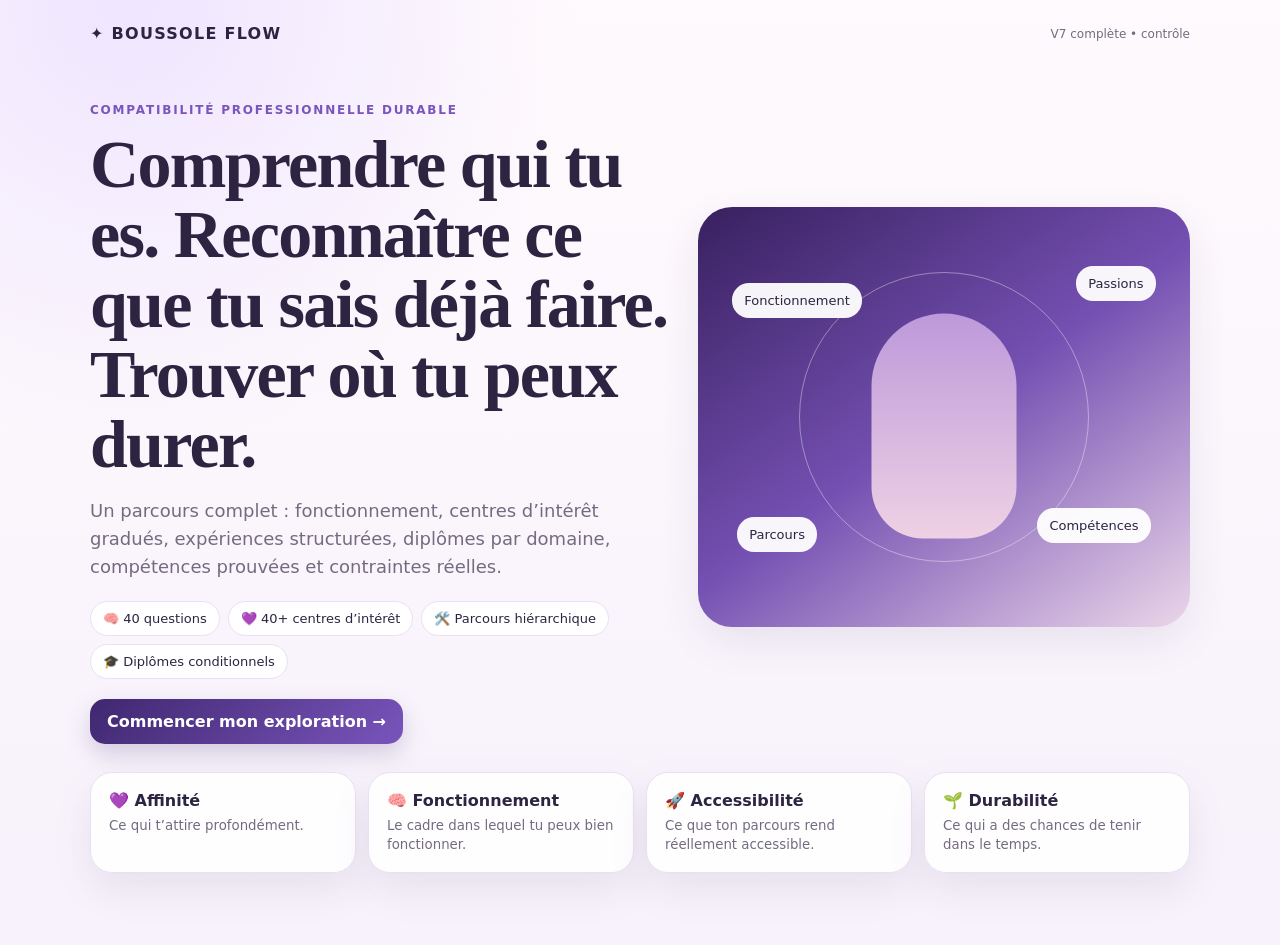
==== commit 1bbb766b: "Add files via upload" ====
--- a/index.html
+++ b/index.html
@@ -1,65 +1,27 @@
-<!doctype html><html lang="fr"><head><meta charset="utf-8"><meta name="viewport" content="width=device-width,initial-scale=1,viewport-fit=cover"><title>Boussole Flow — V6 contrôle</title><style>
-:root{--bg:#faf6ff;--paper:#fff;--ink:#2d2441;--muted:#756c83;--line:#eadff5;--p1:#3e236f;--p2:#7a55c4;--p3:#bca0e9;--pink:#efcfe4;--sage:#dce9df;--gold:#f0e5c6;--shadow:0 18px 45px rgba(61,35,111,.1)}
-*{box-sizing:border-box}body{margin:0;background:radial-gradient(circle at 10% 0,#efe3ff 0,transparent 28%),linear-gradient(#fffafd,#f5f0fa);font-family:Inter,system-ui,-apple-system,Segoe UI,Roboto,Arial;color:var(--ink)}
-button,input,select,textarea{font:inherit}.wrap{width:min(1050px,calc(100% - 28px));margin:auto;padding:26px 0 64px}.top{display:flex;justify-content:space-between;align-items:center}.brand{font-weight:850;letter-spacing:.08em}.badge{font-size:12px;color:var(--muted)}
-.hero{display:grid;grid-template-columns:1.05fr .95fr;gap:30px;align-items:center;padding-top:50px}.eyebrow{text-transform:uppercase;letter-spacing:.14em;font-size:12px;font-weight:800;color:var(--p2)}h1,h2{font-family:Georgia,serif;letter-spacing:-.025em}.hero h1{font-size:clamp(42px,6vw,70px);line-height:1.02;margin:10px 0 18px}.lead{font-size:18px;line-height:1.55;color:var(--muted)}.pills{display:flex;gap:9px;flex-wrap:wrap;margin:20px 0}.pill{background:white;border:1px solid var(--line);border-radius:999px;padding:9px 12px;font-size:13px}.primary,.secondary{border:0;border-radius:16px;padding:14px 19px;font-weight:800;cursor:pointer}.primary{background:linear-gradient(135deg,var(--p1),var(--p2));color:white;box-shadow:0 10px 26px rgba(61,35,111,.22)}.secondary{background:white;border:1px solid var(--line);color:var(--ink)}
-.visual{height:430px;border-radius:36px;position:relative;overflow:hidden;background:linear-gradient(145deg,#392064,#7650b9 48%,#efd9f1);box-shadow:var(--shadow)}.visual:after{content:"";position:absolute;inset:0;background:radial-gradient(circle at 72% 18%,rgba(255,255,255,.25),transparent 18%)}.head{position:absolute;left:50%;top:52%;width:150px;height:230px;border-radius:78px 78px 56px 56px;background:linear-gradient(#bb93dc,#f0cfe4);transform:translate(-50%,-50%)}.orbit{position:absolute;left:50%;top:50%;width:300px;height:300px;border:1px solid rgba(255,255,255,.38);border-radius:50%;transform:translate(-50%,-50%)}.node{position:absolute;background:rgba(255,255,255,.95);padding:11px 13px;border-radius:18px;font-size:13px}.n1{left:7%;top:18%}.n2{right:7%;top:14%}.n3{left:8%;bottom:18%}.n4{right:8%;bottom:20%}
-.features{display:grid;grid-template-columns:repeat(4,1fr);gap:12px;margin-top:28px}.card{background:rgba(255,255,255,.93);border:1px solid var(--line);border-radius:22px;padding:18px;box-shadow:var(--shadow)}.card small{display:block;color:var(--muted);margin-top:6px;line-height:1.45}
-.quiz{width:min(760px,calc(100% - 28px));margin:auto;padding:24px 0 60px}.qtop{display:grid;grid-template-columns:42px 1fr auto;gap:12px;align-items:center}.round{width:42px;height:42px;border-radius:50%;border:1px solid var(--line);background:white}.progress{height:8px;background:#eee7f4;border-radius:99px;overflow:hidden}.progress i{display:block;height:100%;background:linear-gradient(90deg,var(--p2),var(--pink))}.qbox{padding-top:42px}.qbox h2{font-size:clamp(30px,5vw,44px)}.options{display:grid;gap:12px;margin-top:24px}.opt{background:white;border:1px solid var(--line);border-radius:18px;padding:17px;text-align:left;cursor:pointer}.opt:hover{border-color:var(--p3);transform:translateY(-1px)}
-.section{margin-top:34px}.section h2{font-size:36px}.sub{color:var(--muted);line-height:1.5}.formgrid{display:grid;grid-template-columns:1fr 1fr;gap:12px}.field{display:grid;gap:7px;margin:12px 0}.field label{font-weight:750}.input,select,textarea{width:100%;border:1px solid var(--line);background:white;border-radius:14px;padding:12px;color:var(--ink)}textarea{min-height:90px;resize:vertical}
-.chips{display:flex;flex-wrap:wrap;gap:8px}.chip{border:1px solid var(--line);background:white;border-radius:999px;padding:10px 12px;cursor:pointer}.chip.on{background:#efe5fa;border-color:var(--p2);color:var(--p1)}
-.repeater{display:grid;gap:10px}.item{background:white;border:1px solid var(--line);border-radius:18px;padding:14px}.itemgrid{display:grid;grid-template-columns:1.2fr .8fr .7fr;gap:8px}.itemgrid4{display:grid;grid-template-columns:1.1fr .8fr .7fr .7fr;gap:8px}.item button{margin-top:8px}
-.resultHero{display:grid;grid-template-columns:1.1fr .9fr;gap:14px;margin-top:28px}.profile{background:linear-gradient(135deg,#3d236f,#7951c5);color:white;border-radius:28px;padding:26px}.profile h1{font-size:40px;margin:8px 0}.profile p{color:#eee7ff;line-height:1.5}.meters{background:white;border:1px solid var(--line);border-radius:28px;padding:20px}.meterrow{display:grid;grid-template-columns:125px 1fr 36px;gap:8px;align-items:center;font-size:13px;margin:9px 0}.meter{height:8px;background:#eee8f2;border-radius:99px;overflow:hidden}.meter i{display:block;height:100%;background:linear-gradient(90deg,var(--p2),var(--pink))}
-.group{margin-top:34px}.jobs{display:grid;grid-template-columns:repeat(2,1fr);gap:12px}.job{background:white;border:1px solid var(--line);border-radius:22px;padding:18px}.family{font-size:11px;text-transform:uppercase;letter-spacing:.1em;color:var(--p2);font-weight:800}.scores{display:flex;gap:7px;flex-wrap:wrap;margin:10px 0}.score{font-size:12px;background:#f2e8fb;border-radius:999px;padding:7px 9px}.score.a{background:var(--sage)}.score.c{background:var(--gold)}.score.d{background:#f6e4e8}.job p{color:var(--muted);font-size:14px;line-height:1.45}.confidence{font-size:12px;font-weight:800;color:var(--p2)}.actions{display:flex;gap:9px;flex-wrap:wrap;margin:28px 0}.actions button{border:1px solid var(--line);background:white;border-radius:14px;padding:12px 14px;font-weight:800}.notice{background:#fff8ea;border:1px solid #eedeb8;border-radius:16px;padding:14px;font-size:13px;line-height:1.5}
-@media(max-width:820px){.hero,.resultHero{grid-template-columns:1fr}.features,.jobs,.formgrid,.itemgrid,.itemgrid4{grid-template-columns:1fr 1fr}.visual{height:340px}}
-@media(max-width:540px){.features,.jobs,.formgrid,.itemgrid,.itemgrid4{grid-template-columns:1fr}.hero h1{font-size:44px}.meterrow{grid-template-columns:100px 1fr 32px}}
-@media print{.top,.actions{display:none!important}body{background:white}.wrap{width:100%;padding:0}.job{break-inside:avoid}}
-
-.grid4{display:grid;grid-template-columns:1fr 1fr .7fr .8fr;gap:8px}.grid3{display:grid;grid-template-columns:1fr 1fr .8fr;gap:8px}@media(max-width:840px){.grid4,.grid3{grid-template-columns:1fr 1fr}}@media(max-width:560px){.grid4,.grid3{grid-template-columns:1fr}}
-</style></head><body><main id="app"></main><script>const DATA={"dims": {"nov": "Nouveauté", "deep": "Profondeur", "human": "Humain", "create": "Créativité", "analysis": "Analyse", "action": "Action", "auto": "Autonomie", "structure": "Structure", "impact": "Impact", "manual": "Manuel", "precision": "Précision", "numbers": "Chiffres", "influence": "Influence", "field": "Terrain / vivant", "lead": "Leadership", "collective": "Collectif", "expression": "Expression", "tech": "Technologie", "feedback": "Feedback rapide", "focus": "Concentration", "sensory": "Tolérance sensorielle", "stability": "Stabilité"}, "questions": [["Énergie", "À la fin d’une bonne journée, qu’est-ce qui te donne le plus la sensation d’avoir été à ta place ?", [["J’ai aidé ou fait progresser quelqu’un", {"human": 3, "impact": 3}], ["J’ai résolu un problème difficile", {"analysis": 3, "deep": 2}], ["J’ai créé quelque chose qui me ressemble", {"create": 3, "expression": 1}], ["J’ai réalisé quelque chose de concret", {"manual": 3, "action": 2}], ["J’ai tenu les choses de façon fiable et organisée", {"structure": 3, "precision": 2}]]], ["Rythme", "Quel rythme te ressemble le plus ?", [["Stable et prévisible", {"stability": 3, "structure": 2}], ["Régulier avec quelques changements", {"stability": 2, "nov": 1}], ["Varié avec des journées différentes", {"nov": 3}], ["Rapide, intense, beaucoup d’action", {"action": 3, "feedback": 2}]]], ["Cadre", "Face à une procédure très précise…", [["Ça me rassure", {"structure": 3, "precision": 2}], ["Je l’apprécie si elle est logique", {"analysis": 2, "structure": 2}], ["Je préfère pouvoir l’adapter", {"auto": 3, "create": 1}], ["Je me sens vite enfermé·e", {"nov": 2, "auto": 2}]]], ["Concentration", "Quand une tâche demande une longue concentration…", [["J’adore m’y plonger longtemps", {"focus": 3, "deep": 2}], ["Ça me va si le sujet m’intéresse vraiment", {"focus": 2, "impact": 1}], ["J’ai besoin de pauses ou de variété", {"nov": 2, "feedback": 1}], ["Je préfère des tâches courtes avec résultats rapides", {"feedback": 3, "action": 2}]]], ["Interruptions", "Les interruptions fréquentes pendant que tu travailles…", [["Je les gère très bien", {"action": 2, "collective": 1}], ["Ça va si je peux reprendre facilement", {"structure": 1, "focus": 1}], ["Elles me fatiguent vite", {"focus": 2, "deep": 1}], ["Elles me font perdre complètement le fil", {"focus": 3}]]], ["Relation", "Dans le travail, le contact humain idéal est…", [["Central : écouter, conseiller, accompagner", {"human": 3}], ["Fréquent mais orienté objectif", {"human": 2, "influence": 2}], ["Présent en équipe, mais pas en continu", {"collective": 2}], ["Limité : je préfère me concentrer seul·e", {"deep": 2, "analysis": 2}]]], ["Concret", "Quel résultat te satisfait le plus ?", [["Une personne aidée", {"human": 3, "impact": 2}], ["Un objet, une réparation, une réalisation", {"manual": 3, "action": 2}], ["Un système mieux organisé", {"structure": 2, "analysis": 2}], ["Une création originale", {"create": 3}], ["Une décision fondée sur des faits", {"numbers": 2, "analysis": 3}]]], ["Précision", "Une tâche très minutieuse…", [["J’aime beaucoup", {"precision": 3}], ["Ça me va si elle a du sens", {"precision": 1, "impact": 1}], ["Je préfère aller vite et ajuster ensuite", {"action": 2}], ["Je trouve ça vite épuisant", {"nov": 1, "create": 1}]]], ["Apprentissage", "Quand tu apprends quelque chose…", [["Je veux comprendre en profondeur", {"deep": 3, "analysis": 2}], ["Je veux pratiquer immédiatement", {"manual": 2, "action": 2}], ["Je préfère une méthode claire étape par étape", {"structure": 3}], ["J’explore librement plusieurs sources", {"nov": 2, "auto": 2}]]], ["Créativité", "Créer quelque chose de nouveau est pour toi…", [["Essentiel", {"create": 3}], ["Agréable mais pas indispensable", {"create": 1}], ["Moins important que l’efficacité", {"analysis": 2, "structure": 1}], ["Je préfère perfectionner ce qui existe", {"precision": 2, "structure": 2}]]], ["Influence", "Convaincre, négocier ou faire adhérer…", [["J’aime le challenge", {"influence": 3, "action": 1}], ["J’aime si je crois vraiment à la solution", {"influence": 2, "impact": 1}], ["Je préfère conseiller sans objectif commercial", {"human": 2}], ["Ça ne me correspond pas", {"deep": 1}]]], ["Chiffres", "Les chiffres, budgets, mesures ou données…", [["J’aime les analyser", {"numbers": 3, "analysis": 2}], ["Je les utilise sans problème", {"numbers": 1}], ["Je préfère le qualitatif", {"human": 1, "create": 1}], ["Je les évite autant que possible", {"create": 1}]]], ["Terrain", "Travailler dehors, se déplacer ou intervenir sur le terrain…", [["C’est exactement ce qu’il me faut", {"field": 3, "action": 2}], ["J’aime alterner terrain et intérieur", {"field": 2, "nov": 1}], ["De temps en temps seulement", {"field": 1}], ["Je préfère un poste fixe en intérieur", {"stability": 1, "deep": 1}]]], ["Manuel", "Utiliser tes mains, des outils ou des machines…", [["Ça me plaît beaucoup", {"manual": 3}], ["Oui si c’est technique et précis", {"manual": 2, "precision": 2}], ["Occasionnellement", {"manual": 1}], ["Je préfère un travail surtout intellectuel ou relationnel", {"analysis": 1, "human": 1}]]], ["Leadership", "Prendre des décisions qui engagent d’autres personnes…", [["Ça me stimule", {"lead": 3}], ["Oui si je maîtrise bien le sujet", {"lead": 2, "deep": 1}], ["Je préfère contribuer sans diriger", {"collective": 2}], ["Je préfère des responsabilités bien délimitées", {"structure": 2}]]], ["Autonomie", "Si on te dit seulement « voici l’objectif, débrouille-toi »…", [["Parfait", {"auto": 3}], ["J’aime, avec quelques repères", {"auto": 2, "structure": 1}], ["Je préfère un cadre assez clair", {"structure": 2}], ["Ça me met en difficulté", {"structure": 3}]]], ["Impact", "Pour te sentir utile, tu préfères…", [["Voir directement l’effet sur une personne", {"human": 2, "impact": 3}], ["Contribuer à un service essentiel", {"impact": 3, "stability": 1}], ["Construire ou améliorer quelque chose qui dure", {"impact": 2, "manual": 1}], ["Résoudre un problème important en coulisses", {"impact": 2, "analysis": 2}]]], ["Urgence", "Dans une situation imprévue et urgente…", [["Je deviens très efficace", {"action": 3, "feedback": 1}], ["Je garde mon calme et j’applique une méthode", {"structure": 2, "precision": 2}], ["Je cherche rapidement la cause", {"analysis": 3}], ["Je préfère éviter les environnements d’urgence", {"stability": 2}]]], ["Vivant", "Le vivant, les animaux, les plantes ou l’environnement…", [["J’aimerais que ce soit au cœur de mon métier", {"field": 3, "impact": 1}], ["C’est un domaine qui m’attire", {"field": 2}], ["J’apprécie mais pas forcément professionnellement", {"field": 1}], ["Ce n’est pas un critère", {}]]], ["Routine", "Refaire régulièrement une tâche que tu maîtrises…", [["J’aime la maîtrise et la régularité", {"stability": 3, "precision": 2}], ["Ça me convient si elle a du sens", {"stability": 1, "impact": 1}], ["Il me faut de la variété à côté", {"nov": 2}], ["Je décroche très vite", {"nov": 3}]]], ["Expression", "Écrire, parler, raconter ou transmettre une idée…", [["C’est une vraie force", {"expression": 3, "create": 1}], ["J’aime surtout expliquer clairement", {"expression": 2, "human": 1}], ["Je le fais si nécessaire", {"expression": 1}], ["Je préfère agir plutôt que m’exprimer", {"manual": 1, "action": 1}]]], ["Technologie", "Face à un nouvel outil numérique ou une machine…", [["J’ai envie de comprendre comment ça marche", {"tech": 3, "analysis": 1}], ["Je teste jusqu’à savoir m’en servir", {"tech": 2, "action": 1}], ["Je suis à l’aise avec une formation", {"tech": 1, "structure": 1}], ["Je préfère limiter la technologie", {"manual": 1, "human": 1}]]], ["Feedback", "Pour rester motivé·e, tu as plutôt besoin…", [["De voir rapidement que j’avance", {"feedback": 3}], ["D’objectifs intermédiaires clairs", {"structure": 2, "feedback": 2}], ["De pouvoir travailler longtemps sans interruption", {"focus": 3, "deep": 2}], ["D’une grande liberté sur la façon d’avancer", {"auto": 3}]]], ["Ambiance", "Quel environnement sensoriel te convient le mieux ?", [["Calme et peu interrompu", {"sensory": 3, "focus": 2}], ["Animé mais maîtrisé", {"sensory": 2, "collective": 1}], ["Très vivant, bruit et mouvement ne me gênent pas", {"action": 2, "sensory": 0}], ["Ça dépend surtout de l’intérêt du travail", {"impact": 1}]]], ["Sécurité", "Entre sécurité et liberté professionnelle…", [["Je privilégie la stabilité", {"stability": 3}], ["Je veux un équilibre", {"stability": 1, "auto": 1}], ["Je préfère la liberté même avec de l’incertitude", {"auto": 3, "nov": 1}], ["J’aime prendre des risques calculés", {"lead": 2, "auto": 2}]]], ["Équipe", "Dans une équipe, tu te retrouves plutôt à…", [["Coordonner et donner une direction", {"lead": 3}], ["Créer du lien et aider les autres", {"human": 2, "collective": 2}], ["Apporter ton expertise", {"deep": 2, "analysis": 2}], ["Faire ta part de façon fiable", {"structure": 2, "precision": 1}]]], ["Service", "Servir un client ou un usager signifie surtout…", [["Comprendre son besoin et trouver la bonne solution", {"human": 2, "influence": 1}], ["Garantir un service fiable", {"structure": 2, "precision": 1}], ["Créer une expérience mémorable", {"create": 2, "human": 1}], ["Ce n’est pas ce qui m’attire le plus", {"deep": 1}]]], ["Valeur", "Qu’est-ce qui te rendrait le plus fier·e ?", [["Être reconnu·e comme expert·e", {"deep": 3}], ["Avoir amélioré la vie de personnes", {"impact": 3, "human": 1}], ["Avoir créé ou bâti quelque chose", {"create": 2, "manual": 2}], ["Avoir dirigé un projet ou une équipe", {"lead": 3}], ["Être une personne fiable sur qui l’on compte", {"stability": 2, "precision": 2}]]], ["Projection", "Si tu pouvais tester un métier une semaine sans conséquence…", [["Soin, aide ou éducation", {"human": 3, "impact": 2}], ["Technique, manuel ou terrain", {"manual": 3, "field": 1}], ["Créatif, média ou design", {"create": 3, "expression": 1}], ["Analyse, sciences, chiffres ou informatique", {"analysis": 2, "numbers": 1, "tech": 2}], ["Commerce, projet, management ou entrepreneuriat", {"influence": 2, "lead": 2, "auto": 1}]]]], "jobs": [{"name": "Développeur·se web", "family": "Numérique", "fit": {"tech": 5, "analysis": 5, "deep": 4, "auto": 3, "focus": 4}, "skills": ["Numérique / web"], "edu": 2, "cert": false, "physical": 1, "people": 2, "noise": 1, "shift": false, "desc": "Concevoir et maintenir des applications numériques.", "sector": "Numérique", "role": "Développement web"}, {"name": "Technicien·ne support informatique", "family": "Numérique", "fit": {"tech": 5, "analysis": 4, "human": 3, "action": 3, "feedback": 4}, "skills": ["Numérique / web", "Relation client"], "edu": 1, "cert": false, "physical": 1, "people": 4, "noise": 2, "shift": false, "desc": "Diagnostiquer des incidents et aider les utilisateurs.", "sector": "Numérique", "role": "Support informatique"}, {"name": "Data analyst", "family": "Données", "fit": {"numbers": 5, "analysis": 5, "deep": 4, "tech": 4, "precision": 3, "focus": 4}, "skills": ["Données / chiffres", "Numérique / web"], "edu": 3, "cert": false, "physical": 1, "people": 2, "noise": 1, "shift": false, "desc": "Transformer des données en informations utiles à la décision.", "sector": "Numérique", "role": "Data / analyse"}, {"name": "UX / Service Designer", "family": "Design & numérique", "fit": {"create": 5, "human": 4, "analysis": 4, "expression": 3, "auto": 3}, "skills": ["Design / visuel", "Gestion de projet"], "edu": 2, "cert": false, "physical": 1, "people": 4, "noise": 2, "shift": false, "desc": "Comprendre les usages et concevoir des expériences utiles.", "sector": "Numérique", "role": "UX / design numérique"}, {"name": "Chef·fe de projet digital", "family": "Numérique & projet", "fit": {"lead": 3, "collective": 4, "structure": 4, "tech": 3, "expression": 3}, "skills": ["Gestion de projet", "Numérique / web"], "edu": 2, "cert": false, "physical": 1, "people": 4, "noise": 2, "shift": false, "desc": "Coordonner équipes, délais et objectifs d’un projet numérique.", "sector": "Numérique", "role": "Gestion de projet digital"}, {"name": "No-code / automatisation", "family": "Numérique", "fit": {"tech": 5, "analysis": 4, "auto": 4, "create": 3, "action": 3}, "skills": ["Numérique / web"], "edu": 1, "cert": false, "physical": 1, "people": 2, "noise": 1, "shift": false, "desc": "Automatiser des processus et assembler des outils.", "sector": "Numérique", "role": "Autre"}, {"name": "Infirmier·ère", "family": "Santé", "fit": {"human": 5, "impact": 5, "precision": 4, "action": 3, "structure": 3}, "skills": ["Santé / accompagnement"], "edu": 3, "cert": true, "physical": 3, "people": 5, "noise": 3, "shift": true, "desc": "Soigner, surveiller et accompagner des patients.", "sector": "Santé", "role": "Autre"}, {"name": "Aide-soignant·e", "family": "Santé", "fit": {"human": 5, "impact": 5, "action": 4, "structure": 3}, "skills": ["Santé / accompagnement"], "edu": 1, "cert": true, "physical": 4, "people": 5, "noise": 3, "shift": true, "desc": "Assurer les soins de confort et accompagner les personnes.", "sector": "Santé", "role": "Autre"}, {"name": "Assistant·e dentaire", "family": "Santé", "fit": {"human": 4, "precision": 5, "structure": 4}, "skills": ["Relation client"], "edu": 1, "cert": true, "physical": 2, "people": 4, "noise": 2, "shift": false, "desc": "Assister le praticien et accueillir les patients.", "sector": "Santé", "role": "Autre"}, {"name": "Technicien·ne de laboratoire", "family": "Sciences & santé", "fit": {"analysis": 5, "precision": 5, "numbers": 4, "structure": 4, "deep": 3}, "skills": ["Données / chiffres"], "edu": 3, "cert": false, "physical": 2, "people": 2, "noise": 2, "shift": false, "desc": "Réaliser des analyses fiables.", "sector": "Sciences & santé", "role": "Autre"}, {"name": "Psychologue", "family": "Psychologie", "fit": {"human": 5, "deep": 5, "analysis": 4, "impact": 5, "focus": 4}, "skills": ["Psychologie / humain"], "edu": 5, "cert": true, "physical": 1, "people": 5, "noise": 1, "shift": false, "desc": "Évaluer, écouter et accompagner des personnes.", "sector": "Psychologie", "role": "Autre"}, {"name": "Éducateur·rice spécialisé·e", "family": "Social", "fit": {"human": 5, "impact": 5, "action": 3, "collective": 4}, "skills": ["Santé / accompagnement"], "edu": 3, "cert": true, "physical": 2, "people": 5, "noise": 3, "shift": false, "desc": "Accompagner vers l’autonomie et l’inclusion.", "sector": "Social", "role": "Autre"}, {"name": "Professeur·e des écoles", "family": "Éducation", "fit": {"human": 5, "expression": 4, "impact": 5, "structure": 3}, "skills": ["Formation / pédagogie"], "edu": 5, "cert": true, "physical": 2, "people": 5, "noise": 4, "shift": false, "desc": "Faire apprendre et progresser un groupe d’enfants.", "sector": "Éducation", "role": "Autre"}, {"name": "Formateur·rice professionnel·le", "family": "Éducation", "fit": {"human": 4, "expression": 5, "impact": 4, "deep": 3, "auto": 3}, "skills": ["Formation / pédagogie"], "edu": 2, "cert": false, "physical": 1, "people": 5, "noise": 2, "shift": false, "desc": "Transmettre une expertise à des adultes.", "sector": "Éducation", "role": "Autre"}, {"name": "Comptable", "family": "Finance", "fit": {"numbers": 5, "precision": 5, "structure": 5, "analysis": 4, "stability": 4}, "skills": ["Comptabilité / finance"], "edu": 2, "cert": false, "physical": 1, "people": 2, "noise": 1, "shift": false, "desc": "Enregistrer, contrôler et expliquer les opérations financières.", "sector": "Finance / comptabilité", "role": "Comptabilité"}, {"name": "Gestionnaire de paie", "family": "RH & administration", "fit": {"precision": 5, "structure": 5, "numbers": 4, "analysis": 3, "stability": 4}, "skills": ["Administratif", "Comptabilité / finance"], "edu": 2, "cert": false, "physical": 1, "people": 2, "noise": 1, "shift": false, "desc": "Produire des paies exactes et appliquer la réglementation.", "sector": "Finance / comptabilité", "role": "Paie"}, {"name": "Assistant·e administratif·ve", "family": "Administration", "fit": {"structure": 5, "precision": 4, "human": 2, "expression": 2, "stability": 4}, "skills": ["Administratif"], "edu": 1, "cert": false, "physical": 1, "people": 3, "noise": 1, "shift": false, "desc": "Organiser dossiers, agendas et échanges d’un service.", "sector": "Administration", "role": "Assistanat administratif"}, {"name": "Juriste", "family": "Droit", "fit": {"deep": 5, "analysis": 5, "expression": 4, "precision": 4, "focus": 4}, "skills": ["Droit / administration"], "edu": 5, "cert": false, "physical": 1, "people": 2, "noise": 1, "shift": false, "desc": "Analyser le droit et sécuriser les décisions.", "sector": "Droit", "role": "Juridique"}, {"name": "Recruteur·se", "family": "Ressources humaines", "fit": {"human": 5, "influence": 3, "expression": 4, "analysis": 3}, "skills": ["Relation client", "Communication / réseaux"], "edu": 2, "cert": false, "physical": 1, "people": 5, "noise": 2, "shift": false, "desc": "Faire correspondre personnes, postes et organisations.", "sector": "RH", "role": "Recrutement"}, {"name": "Commercial·e B2B", "family": "Commerce", "fit": {"influence": 5, "human": 4, "action": 4, "auto": 3, "feedback": 4}, "skills": ["Vente / négociation"], "edu": 1, "cert": false, "physical": 1, "people": 5, "noise": 2, "shift": false, "desc": "Prospecter, comprendre un besoin et négocier.", "sector": "Commerce", "role": "Commercial B2B"}, {"name": "Conseiller·ère de vente", "family": "Commerce", "fit": {"human": 4, "influence": 4, "action": 4, "structure": 2}, "skills": ["Vente / négociation", "Relation client"], "edu": 0, "cert": false, "physical": 2, "people": 5, "noise": 3, "shift": true, "desc": "Accueillir, conseiller et vendre.", "sector": "Commerce", "role": "Vente"}, {"name": "Customer Success Manager", "family": "Service & numérique", "fit": {"human": 5, "expression": 4, "analysis": 3, "tech": 3, "impact": 3}, "skills": ["Relation client", "Numérique / web"], "edu": 2, "cert": false, "physical": 1, "people": 5, "noise": 2, "shift": false, "desc": "Aider des clients à réussir avec un produit.", "sector": "Commerce", "role": "Relation client"}, {"name": "Agent immobilier", "family": "Immobilier", "fit": {"influence": 5, "human": 4, "auto": 4, "action": 4}, "skills": ["Vente / négociation", "Relation client"], "edu": 1, "cert": false, "physical": 2, "people": 5, "noise": 2, "shift": false, "desc": "Prospecter et accompagner des transactions.", "sector": "Immobilier", "role": "Transaction immobilière"}, {"name": "Électricien·ne", "family": "Bâtiment", "fit": {"manual": 5, "precision": 5, "analysis": 3, "action": 4}, "skills": ["Technique / bricolage"], "edu": 1, "cert": true, "physical": 4, "people": 2, "noise": 3, "shift": false, "desc": "Installer, diagnostiquer et réparer des équipements électriques.", "sector": "Bâtiment", "role": "Électricité"}, {"name": "Plombier·ère chauffagiste", "family": "Bâtiment", "fit": {"manual": 5, "action": 5, "analysis": 3, "field": 2}, "skills": ["Technique / bricolage"], "edu": 1, "cert": true, "physical": 5, "people": 3, "noise": 3, "shift": false, "desc": "Installer et dépanner des réseaux et équipements.", "sector": "Bâtiment", "role": "Plomberie / chauffage"}, {"name": "Menuisier·ère", "family": "Artisanat", "fit": {"manual": 5, "precision": 5, "create": 3, "deep": 3}, "skills": ["Technique / bricolage"], "edu": 1, "cert": false, "physical": 4, "people": 2, "noise": 3, "shift": false, "desc": "Fabriquer et poser des ouvrages.", "sector": "Bâtiment", "role": "Menuiserie"}, {"name": "Mécanicien·ne automobile", "family": "Maintenance", "fit": {"manual": 5, "analysis": 4, "precision": 4, "action": 4}, "skills": ["Technique / bricolage", "Entretien / maintenance"], "edu": 1, "cert": false, "physical": 4, "people": 2, "noise": 3, "shift": false, "desc": "Diagnostiquer, entretenir et réparer des véhicules.", "sector": "Industrie / maintenance", "role": "Mécanique"}, {"name": "Technicien·ne maintenance industrielle", "family": "Industrie", "fit": {"manual": 4, "analysis": 5, "tech": 3, "action": 4, "precision": 4}, "skills": ["Entretien / maintenance", "Technique / bricolage"], "edu": 2, "cert": false, "physical": 4, "people": 2, "noise": 4, "shift": true, "desc": "Diagnostiquer et remettre en service des machines.", "sector": "Industrie", "role": "Autre"}, {"name": "Graphiste", "family": "Création", "fit": {"create": 5, "precision": 4, "tech": 3, "expression": 2, "focus": 4}, "skills": ["Design / visuel"], "edu": 1, "cert": false, "physical": 1, "people": 2, "noise": 1, "shift": false, "desc": "Créer des identités et supports visuels.", "sector": "Création / design", "role": "Graphisme"}, {"name": "Rédacteur·rice / Content strategist", "family": "Médias", "fit": {"expression": 5, "create": 4, "deep": 3, "analysis": 3, "focus": 4}, "skills": ["Écriture", "Communication / réseaux"], "edu": 1, "cert": false, "physical": 1, "people": 2, "noise": 1, "shift": false, "desc": "Écrire et structurer des contenus utiles.", "sector": "Médias", "role": "Autre"}, {"name": "Community manager", "family": "Communication", "fit": {"expression": 4, "create": 4, "nov": 4, "human": 3, "tech": 3, "feedback": 4}, "skills": ["Communication / réseaux"], "edu": 1, "cert": false, "physical": 1, "people": 4, "noise": 2, "shift": false, "desc": "Animer des communautés et produire des contenus.", "sector": "Communication / médias", "role": "Community management"}, {"name": "Photographe", "family": "Création", "fit": {"create": 5, "precision": 4, "auto": 4, "human": 2}, "skills": ["Design / visuel"], "edu": 0, "cert": false, "physical": 2, "people": 3, "noise": 2, "shift": false, "desc": "Créer des images à intention artistique ou commerciale.", "sector": "Création / design", "role": "Photographie"}, {"name": "Cuisinier·ère", "family": "Restauration", "fit": {"manual": 5, "action": 5, "precision": 4, "create": 3, "collective": 3}, "skills": ["Cuisine / restauration"], "edu": 0, "cert": false, "physical": 5, "people": 2, "noise": 5, "shift": true, "desc": "Préparer des plats dans un environnement rythmé.", "sector": "Tourisme / restauration", "role": "Cuisine"}, {"name": "Pâtissier·ère", "family": "Artisanat & restauration", "fit": {"manual": 5, "precision": 5, "create": 4, "structure": 3}, "skills": ["Cuisine / restauration"], "edu": 1, "cert": false, "physical": 4, "people": 1, "noise": 3, "shift": true, "desc": "Produire avec technique, précision et régularité.", "sector": "Artisanat", "role": "Pâtisserie"}, {"name": "Réceptionniste hôtel", "family": "Tourisme", "fit": {"human": 5, "structure": 4, "expression": 3, "action": 2}, "skills": ["Relation client"], "edu": 1, "cert": false, "physical": 2, "people": 5, "noise": 3, "shift": true, "desc": "Accueillir les clients et coordonner leur séjour.", "sector": "Tourisme / restauration", "role": "Réception hôtelière"}, {"name": "Chef·fe de projet événementiel", "family": "Événementiel", "fit": {"lead": 4, "action": 5, "create": 3, "human": 4, "structure": 3}, "skills": ["Gestion de projet", "Communication / réseaux"], "edu": 2, "cert": false, "physical": 2, "people": 5, "noise": 4, "shift": true, "desc": "Transformer une idée en événement.", "sector": "Communication / médias", "role": "Événementiel"}, {"name": "Préparateur·rice de commandes", "family": "Logistique", "fit": {"action": 4, "structure": 4, "precision": 4, "manual": 3}, "skills": ["Logistique / conduite"], "edu": 0, "cert": false, "physical": 4, "people": 1, "noise": 4, "shift": true, "desc": "Préparer efficacement des commandes.", "sector": "Transport / logistique", "role": "Préparation de commandes"}, {"name": "Responsable logistique", "family": "Logistique", "fit": {"lead": 4, "structure": 5, "analysis": 4, "action": 4}, "skills": ["Logistique / conduite", "Gestion de projet"], "edu": 3, "cert": false, "physical": 2, "people": 4, "noise": 3, "shift": false, "desc": "Piloter flux, stocks, équipes et délais.", "sector": "Transport / logistique", "role": "Logistique / supply chain"}, {"name": "Paysagiste", "family": "Nature & artisanat", "fit": {"field": 5, "manual": 5, "create": 3, "action": 4}, "skills": ["Animaux / nature", "Technique / bricolage"], "edu": 1, "cert": false, "physical": 5, "people": 2, "noise": 3, "shift": false, "desc": "Créer et entretenir des espaces extérieurs.", "sector": "Nature / environnement", "role": "Paysagisme"}, {"name": "Soigneur·se animalier·ère", "family": "Animaux", "fit": {"field": 5, "human": 2, "manual": 3, "precision": 4, "impact": 3}, "skills": ["Animaux / nature"], "edu": 1, "cert": false, "physical": 4, "people": 2, "noise": 3, "shift": true, "desc": "Assurer les soins quotidiens et le bien-être des animaux.", "sector": "Animaux", "role": "Soins animaliers"}, {"name": "Auxiliaire vétérinaire", "family": "Animaux & santé", "fit": {"field": 5, "human": 4, "precision": 4, "structure": 3}, "skills": ["Animaux / nature", "Relation client"], "edu": 1, "cert": true, "physical": 3, "people": 4, "noise": 3, "shift": false, "desc": "Accueillir, assister les soins et organiser une structure.", "sector": "Animaux", "role": "Auxiliaire vétérinaire"}, {"name": "Technicien·ne environnement", "family": "Environnement", "fit": {"field": 4, "analysis": 4, "precision": 3, "impact": 4}, "skills": ["Animaux / nature", "Données / chiffres"], "edu": 2, "cert": false, "physical": 3, "people": 2, "noise": 2, "shift": false, "desc": "Mesurer, suivre et protéger l’environnement.", "sector": "Nature / environnement", "role": "Environnement"}, {"name": "Agent·e de sécurité", "family": "Sécurité", "fit": {"structure": 5, "precision": 4, "action": 3, "field": 2, "stability": 3}, "skills": ["Sécurité / secours"], "edu": 0, "cert": true, "physical": 3, "people": 3, "noise": 3, "shift": true, "desc": "Prévenir les incidents et appliquer des procédures de sécurité.", "sector": "Sécurité / secours", "role": "Sécurité privée"}, {"name": "Sapeur-pompier", "family": "Secours", "fit": {"action": 5, "collective": 5, "impact": 5, "manual": 3, "precision": 3}, "skills": ["Sécurité / secours"], "edu": 1, "cert": true, "physical": 5, "people": 4, "noise": 5, "shift": true, "desc": "Intervenir en urgence pour protéger et secourir.", "sector": "Sécurité / secours", "role": "Secours"}, {"name": "Entrepreneur·e / indépendant·e", "family": "Entrepreneuriat", "fit": {"auto": 5, "lead": 4, "nov": 4, "influence": 3, "action": 4}, "skills": ["Gestion de projet", "Vente / négociation"], "edu": 0, "cert": false, "physical": 1, "people": 4, "noise": 2, "shift": false, "desc": "Créer une activité et trouver des clients.", "sector": "Entrepreneuriat", "role": "Création d’entreprise"}, {"name": "Coiffeur·se", "family": "Beauté", "fit": {"human": 5, "manual": 4, "create": 4, "precision": 3}, "skills": ["Relation client"], "edu": 1, "cert": true, "physical": 4, "people": 5, "noise": 4, "shift": true, "desc": "Conseiller et réaliser des prestations techniques.", "sector": "Beauté", "role": "Autre"}, {"name": "Coach sportif·ve", "family": "Sport", "fit": {"human": 4, "expression": 4, "action": 5, "impact": 4}, "skills": ["Formation / pédagogie", "Santé / accompagnement"], "edu": 2, "cert": true, "physical": 5, "people": 5, "noise": 3, "shift": true, "desc": "Encadrer la pratique physique et la progression.", "sector": "Sport / bien-être", "role": "Coaching sportif"}, {"name": "Bibliothécaire / médiathécaire", "family": "Culture", "fit": {"deep": 4, "human": 3, "structure": 4, "impact": 3, "expression": 2}, "skills": ["Écriture", "Administratif"], "edu": 2, "cert": false, "physical": 1, "people": 3, "noise": 1, "shift": false, "desc": "Accueillir les publics et valoriser les collections.", "sector": "Culture", "role": "Autre"}], "sectors": ["Numérique", "Administration", "Santé", "Social", "Éducation", "Commerce", "Finance / comptabilité", "RH", "Bâtiment", "Industrie / maintenance", "Artisanat", "Création / design", "Communication / médias", "Tourisme / restauration", "Transport / logistique", "Nature / environnement", "Animaux", "Sécurité / secours", "Sport / bien-être", "Droit", "Immobilier", "Entrepreneuriat"], "roles": {"Numérique": ["Développement web", "Support informatique", "Systèmes / réseaux", "Data / analyse", "UX / design numérique", "Gestion de projet digital", "No-code / automatisation", "Produit"], "Administration": ["Assistanat administratif", "Gestion de dossiers", "Accueil / secrétariat", "Office management"], "Santé": ["Soins infirmiers", "Aide-soins", "Secrétariat médical", "Laboratoire", "Assistanat médical"], "Social": ["Accompagnement social", "Éducation spécialisée", "Insertion"], "Éducation": ["Enseignement", "Formation professionnelle", "Petite enfance", "Pédagogie"], "Commerce": ["Vente", "Relation client", "Commercial B2B", "Conseil commercial"], "Finance / comptabilité": ["Comptabilité", "Paie", "Contrôle de gestion", "Banque / assurance"], "RH": ["Recrutement", "Administration RH", "Gestion RH"], "Bâtiment": ["Électricité", "Plomberie / chauffage", "Menuiserie", "Peinture / finition"], "Industrie / maintenance": ["Maintenance industrielle", "Production", "Soudure", "Mécanique"], "Artisanat": ["Menuiserie", "Pâtisserie", "Coiffure", "Esthétique"], "Création / design": ["Graphisme", "Photographie", "Design d’espace", "Illustration"], "Communication / médias": ["Rédaction", "Community management", "Journalisme", "Événementiel"], "Tourisme / restauration": ["Cuisine", "Service en salle", "Réception hôtelière"], "Transport / logistique": ["Préparation de commandes", "Transport", "Logistique / supply chain"], "Nature / environnement": ["Paysagisme", "Agriculture", "Environnement"], "Animaux": ["Soins animaliers", "Auxiliaire vétérinaire"], "Sécurité / secours": ["Sécurité privée", "Secours", "Sécurité publique"], "Sport / bien-être": ["Coaching sportif", "Bien-être"], "Droit": ["Juridique", "Assistanat juridique"], "Immobilier": ["Transaction immobilière", "Gestion immobilière"], "Entrepreneuriat": ["Création d’entreprise", "Freelance / indépendant"]}, "skillCatalog": ["Développement web", "Support informatique", "Systèmes / réseaux", "Données / chiffres", "UX / design", "Gestion de projet", "No-code / automatisation", "Administratif", "Bureautique", "Relation client", "Vente / négociation", "Communication / réseaux", "Écriture", "Formation / pédagogie", "Santé / accompagnement", "Comptabilité / finance", "RH / recrutement", "Technique / bricolage", "Maintenance", "Cuisine / restauration", "Logistique / conduite", "Animaux / nature", "Sécurité / secours", "Droit / administration", "Management"]};
-const app=document.getElementById('app');
-const K='boussoleFlowV6';
-let st={step:'home',q:0,answers:[],experiences:[],qualifications:[],skills:[],passions:[],constraints:{physical:3,people:3,noise:3,shift:'maybe',training:2},result:null};
-try{const x=JSON.parse(localStorage.getItem(K));if(x)st={...st,...x}}catch(e){}
-const save=()=>localStorage.setItem(K,JSON.stringify(st));
-const brand=()=>`<div class="top"><div class="brand">✦ BOUSSOLE FLOW</div><div class="badge">V6 contrôle</div></div>`;
-function home(){app.innerHTML=`<div class="wrap">${brand()}<section class="hero"><div><p class="eyebrow">Compatibilité professionnelle durable</p><h1>Comprendre ton fonctionnement. Prouver ton parcours. Trouver où tu peux durer.</h1><p class="lead">L'expérience exacte, le secteur, les qualifications et les compétences prouvées comptent réellement dans l'accessibilité.</p><div class="pills"><span class="pill">🧠 ${DATA.questions.length} questions</span><span class="pill">🛠️ Parcours structuré</span><span class="pill">🎓 Diplômes par domaine</span><span class="pill">🌱 Durabilité</span></div><button class="primary" onclick="start()">Commencer mon exploration →</button>${st.answers.length?` <button class="secondary" onclick="resume()">Reprendre</button>`:''}</div><div class="visual"><div class="head"></div><div class="orbit"></div><div class="node n1">Fonctionnement</div><div class="node n2">Expérience</div><div class="node n3">Qualifications</div><div class="node n4">Compétences</div></div></section><div class="features"><div class="card"><b>💜 Affinité</b><small>Ce qui t’attire profondément.</small></div><div class="card"><b>🧠 Compatibilité</b><small>Ton fonctionnement réel.</small></div><div class="card"><b>🚀 Accessibilité</b><small>Ce que ton parcours permet.</small></div><div class="card"><b>🌱 Durabilité</b><small>Ce qui peut tenir dans le temps.</small></div></div></div>`}
-function start(){st={step:'quiz',q:0,answers:[],experiences:[],qualifications:[],skills:[],passions:[],constraints:{physical:3,people:3,noise:3,shift:'maybe',training:2},result:null};save();quiz()}
-function resume(){if(st.result)results();else if(st.step==='profile')profileForm();else quiz()}
-function quiz(){st.step='quiz';save();const q=DATA.questions[st.q];app.innerHTML=`<div class="quiz">${brand()}<div class="qtop"><button class="round" onclick="back()">←</button><div class="progress"><i style="width:${Math.round(st.q/DATA.questions.length*100)}%"></i></div><span class="badge">${st.q+1}/${DATA.questions.length}</span></div><div class="qbox"><p class="eyebrow">${q[0]}</p><h2>${q[1]}</h2><div class="options">${q[2].map((o,i)=>`<button class="opt" onclick="answer(${i})">${o[0]}</button>`).join('')}</div></div></div>`}
-function answer(i){st.answers[st.q]=i;if(st.q<DATA.questions.length-1){st.q++;save();quiz()}else{st.step='profile';save();profileForm()}}
-function back(){if(st.q>0){st.q--;quiz()}else home()}
-const sectorOptions=v=>DATA.sectors.map(s=>`<option ${s===v?'selected':''}>${s}</option>`).join('');
-const roleOptions=(sec,v)=>(DATA.roles[sec]||['Autre']).map(s=>`<option ${s===v?'selected':''}>${s}</option>`).join('');
-function addExp(){let sector='Numérique';st.experiences.push({sector,role:DATA.roles[sector][0],years:1,autonomy:3});save();profileForm()}
-function addQual(){st.qualifications.push({sector:'Numérique',type:'Titre RNCP',level:6,specialty:''});save();profileForm()}
-function addSkill(){st.skills.push({name:DATA.skillCatalog[0],level:3,source:'Expérience professionnelle'});save();profileForm()}
-function addPassion(){st.passions.push({label:'',years:2,intensity:3});save();profileForm()}
-function rm(type,i){st[type].splice(i,1);save();profileForm()}
-function setVal(type,i,key,v){st[type][i][key]=v;save()}
-function changeSector(i,v){st.experiences[i].sector=v;st.experiences[i].role=(DATA.roles[v]||['Autre'])[0];save();profileForm()}
-function profileForm(){st.step='profile';save();app.innerHTML=`<div class="wrap">${brand()}<div class="section"><p class="eyebrow">Étape 2 — ton parcours réel</p><h2>On ne devine plus ton CV : on le structure.</h2><p class="sub">Une expérience directe pèse plus qu'une expérience du secteur, puis viennent les qualifications du domaine et les compétences prouvées.</p></div>
-<div class="section card"><h3>1. Expériences professionnelles</h3><div class="repeater">${st.experiences.map((x,i)=>`<div class="item"><div class="grid4"><div class="field"><label>Secteur</label><select class="input" onchange="changeSector(${i},this.value)">${sectorOptions(x.sector)}</select></div><div class="field"><label>Métier / famille</label><select class="input" onchange="setVal('experiences',${i},'role',this.value)">${roleOptions(x.sector,x.role)}</select></div><div class="field"><label>Années</label><input class="input" type="number" min="0" max="50" step=".5" value="${x.years}" oninput="setVal('experiences',${i},'years',+this.value)"></div><div class="field"><label>Autonomie</label><select class="input" onchange="setVal('experiences',${i},'autonomy',+this.value)"><option value="1" ${x.autonomy==1?'selected':''}>Débutant</option><option value="2" ${x.autonomy==2?'selected':''}>Opérationnel</option><option value="3" ${x.autonomy==3?'selected':''}>Autonome</option><option value="4" ${x.autonomy==4?'selected':''}>Référent</option><option value="5" ${x.autonomy==5?'selected':''}>Responsable / expert</option></select></div></div><button class="secondary" onclick="rm('experiences',${i})">Supprimer</button></div>`).join('')}</div><button class="secondary" onclick="addExp()">+ Ajouter une expérience</button></div>
-<div class="section card"><h3>2. Diplômes, titres et formations</h3><div class="repeater">${st.qualifications.map((x,i)=>`<div class="item"><div class="grid4"><div class="field"><label>Domaine</label><select class="input" onchange="setVal('qualifications',${i},'sector',this.value)">${sectorOptions(x.sector)}</select></div><div class="field"><label>Type</label><select class="input" onchange="setVal('qualifications',${i},'type',this.value)"><option ${x.type==='CAP / BEP'?'selected':''}>CAP / BEP</option><option ${x.type==='Bac'?'selected':''}>Bac</option><option ${x.type==='BTS / Bac+2'?'selected':''}>BTS / Bac+2</option><option ${x.type==='Licence / Bachelor'?'selected':''}>Licence / Bachelor</option><option ${x.type==='Master / Bac+5'?'selected':''}>Master / Bac+5</option><option ${x.type==='Titre RNCP'?'selected':''}>Titre RNCP</option><option ${x.type==='Formation qualifiante'?'selected':''}>Formation qualifiante</option><option ${x.type==='Certification professionnelle'?'selected':''}>Certification professionnelle</option><option ${x.type==='Formation courte'?'selected':''}>Formation courte</option></select></div><div class="field"><label>Niveau</label><select class="input" onchange="setVal('qualifications',${i},'level',+this.value)">${[1,2,3,4,5,6,7].map(n=>`<option value="${n}" ${x.level==n?'selected':''}>${x.type==='Titre RNCP'?'RNCP '+n:'Niveau '+n}</option>`).join('')}</select></div><div class="field"><label>Spécialité</label><input class="input" value="${x.specialty}" placeholder="Ex. Front-End" oninput="setVal('qualifications',${i},'specialty',this.value)"></div></div><button class="secondary" onclick="rm('qualifications',${i})">Supprimer</button></div>`).join('')}</div><button class="secondary" onclick="addQual()">+ Ajouter un diplôme / titre</button></div>
-<div class="section card"><h3>3. Compétences acquises</h3><div class="repeater">${st.skills.map((x,i)=>`<div class="item"><div class="grid3"><div class="field"><label>Compétence</label><select class="input" onchange="setVal('skills',${i},'name',this.value)">${DATA.skillCatalog.map(s=>`<option ${s===x.name?'selected':''}>${s}</option>`).join('')}</select></div><div class="field"><label>Niveau</label><select class="input" onchange="setVal('skills',${i},'level',+this.value)"><option value="1" ${x.level==1?'selected':''}>Débutant</option><option value="2" ${x.level==2?'selected':''}>Opérationnel</option><option value="3" ${x.level==3?'selected':''}>Autonome</option><option value="4" ${x.level==4?'selected':''}>Avancé</option><option value="5" ${x.level==5?'selected':''}>Expert</option></select></div><div class="field"><label>Acquise par</label><select class="input" onchange="setVal('skills',${i},'source',this.value)"><option ${x.source==='Expérience professionnelle'?'selected':''}>Expérience professionnelle</option><option ${x.source==='Diplôme / formation'?'selected':''}>Diplôme / formation</option><option ${x.source==='Certification'?'selected':''}>Certification</option><option ${x.source==='Projet personnel'?'selected':''}>Projet personnel</option><option ${x.source==='Autodidacte'?'selected':''}>Autodidacte</option><option ${x.source==='Bénévolat'?'selected':''}>Bénévolat</option></select></div></div><button class="secondary" onclick="rm('skills',${i})">Supprimer</button></div>`).join('')}</div><button class="secondary" onclick="addSkill()">+ Ajouter une compétence</button></div>
-<div class="section card"><h3>4. Passions durables</h3><p class="sub">Elles influencent l'affinité, pas l'accessibilité.</p><div class="repeater">${st.passions.map((x,i)=>`<div class="item"><div class="grid3"><div class="field"><label>Passion</label><input class="input" value="${x.label}" placeholder="Ex. peinture" oninput="setVal('passions',${i},'label',this.value)"></div><div class="field"><label>Années</label><input class="input" type="number" min="0" value="${x.years}" oninput="setVal('passions',${i},'years',+this.value)"></div><div class="field"><label>Intensité</label><select class="input" onchange="setVal('passions',${i},'intensity',+this.value)"><option value="1" ${x.intensity==1?'selected':''}>Occasionnelle</option><option value="2" ${x.intensity==2?'selected':''}>Régulière</option><option value="3" ${x.intensity==3?'selected':''}>Forte</option><option value="4" ${x.intensity==4?'selected':''}>Très forte</option></select></div></div><button class="secondary" onclick="rm('passions',${i})">Supprimer</button></div>`).join('')}</div><button class="secondary" onclick="addPassion()">+ Ajouter une passion</button></div>
-<div class="section card"><h3>5. Contraintes réelles</h3><div class="formgrid"><div class="field"><label>Travail physique acceptable</label><select class="input" onchange="st.constraints.physical=+this.value;save()">${[1,2,3,4,5].map(n=>`<option value="${n}" ${st.constraints.physical==n?'selected':''}>${['','Très faible','Faible','Modéré','Élevé','Très élevé'][n]}</option>`).join('')}</select></div><div class="field"><label>Contact humain souhaité</label><select class="input" onchange="st.constraints.people=+this.value;save()">${[1,2,3,4,5].map(n=>`<option value="${n}" ${st.constraints.people==n?'selected':''}>${['','Très faible','Faible','Modéré','Élevé','Très élevé'][n]}</option>`).join('')}</select></div><div class="field"><label>Bruit / stimulation acceptable</label><select class="input" onchange="st.constraints.noise=+this.value;save()">${[1,2,3,4,5].map(n=>`<option value="${n}" ${st.constraints.noise==n?'selected':''}>${['','Très faible','Faible','Modéré','Élevé','Très élevé'][n]}</option>`).join('')}</select></div><div class="field"><label>Horaires décalés</label><select class="input" onchange="st.constraints.shift=this.value;save()"><option value="no" ${st.constraints.shift==='no'?'selected':''}>Non</option><option value="maybe" ${st.constraints.shift==='maybe'?'selected':''}>À petite dose</option><option value="yes" ${st.constraints.shift==='yes'?'selected':''}>Oui</option></select></div></div></div><div class="section"><button class="primary" onclick="compute()">Calculer ma compatibilité durable →</button></div></div>`}
-function traitScores(){const raw={};Object.keys(DATA.dims).forEach(k=>raw[k]=0);st.answers.forEach((a,qi)=>{if(a==null)return;Object.entries(DATA.questions[qi][2][a][1]).forEach(([k,v])=>raw[k]+=v)});const max=Math.max(...Object.values(raw),1),out={};Object.entries(raw).forEach(([k,v])=>out[k]=Math.round(v/max*100));return out}
-function personalityProfile(sc){const t=Object.entries(sc).sort((a,b)=>b[1]-a[1]).slice(0,5).map(x=>x[0]);if(t.includes('human')&&t.includes('impact'))return['Le Pilier humain','Tu sembles t’engager quand ton travail a une utilité perceptible et une dimension humaine forte.'];if(t.includes('manual')&&(t.includes('precision')||t.includes('action')))return['Le Faiseur concret','Tu sembles t’accomplir dans l’action, le geste et un résultat visible.'];if(t.includes('analysis')&&(t.includes('numbers')||t.includes('deep')))return['L’Analyste explorateur','Comprendre et aller au fond des problèmes semble être un moteur important.'];if(t.includes('structure')&&t.includes('precision'))return['Le Fiable méthodique','La maîtrise, la précision et un cadre clair semblent soutenir ton efficacité.'];if(t.includes('create'))return['Le Créateur','Imaginer, façonner et renouveler sont probablement des moteurs importants.'];return['Le Profil hybride','Ton fonctionnement combine plusieurs moteurs : l’environnement comptera autant que le métier.']}
-function mental(job,sc){let w=0,t=0;Object.entries(job.fit).forEach(([k,v])=>{w+=(sc[k]||0)*v;t+=v});return Math.round(w/Math.max(1,t))}
-function exactYears(job){return st.experiences.filter(e=>e.sector===job.sector&&e.role===job.role).reduce((a,e)=>a+(+e.years||0),0)}
-function sectorYears(job){return st.experiences.filter(e=>e.sector===job.sector).reduce((a,e)=>a+(+e.years||0),0)}
-function roleAutonomy(job){return Math.max(0,...st.experiences.filter(e=>e.sector===job.sector&&e.role===job.role).map(e=>+e.autonomy||0))}
-function qualificationScore(job){let best=0;st.qualifications.forEach(q=>{if(q.sector!==job.sector)return;let s=20;if((q.type||'').includes('RNCP')||(q.type||'').includes('Licence')||(q.type||'').includes('Master')||(q.type||'').includes('BTS')||(q.type||'').includes('CAP')||q.type==='Bac')s+=20;if((q.type||'').includes('Certification'))s+=15;if((q.type||'').includes('qualifiante'))s+=10;s+=Math.min(30,(+q.level||0)*5);best=Math.max(best,s)});return Math.min(100,best)}
-function skillProof(job){if(!job.skills.length)return 60;let total=0;job.skills.forEach(req=>{let best=0;st.skills.filter(s=>s.name===req||req.toLowerCase().includes((s.name||'').toLowerCase())||(s.name||'').toLowerCase().includes(req.toLowerCase())).forEach(s=>{let p=(+s.level||0)*15;if(s.source==='Expérience professionnelle')p+=20;else if(s.source==='Diplôme / formation')p+=15;else if(s.source==='Certification')p+=18;else if(s.source==='Projet personnel')p+=10;else if(s.source==='Autodidacte')p+=7;else if(s.source==='Bénévolat')p+=8;best=Math.max(best,p)});total+=Math.min(100,best)});return Math.round(total/job.skills.length)}
-function accessibility(job){const ey=exactYears(job),sy=sectorYears(job),aut=roleAutonomy(job),qs=qualificationScore(job),sp=skillProof(job);let score=10;if(ey>0){score+=Math.min(62,ey*19);score+=aut*5}else if(sy>0){score+=Math.min(28,sy*8)}score+=qs*.22+sp*.28;if(job.cert&&qs<45&&sp<45)score-=22;if(job.physical>st.constraints.physical)score-=(job.physical-st.constraints.physical)*12;if(job.people>st.constraints.people+1)score-=(job.people-st.constraints.people-1)*6;if(job.noise>st.constraints.noise+1)score-=(job.noise-st.constraints.noise-1)*7;if(job.shift&&st.constraints.shift==='no')score-=14;return Math.max(5,Math.min(98,Math.round(score)))}
-function deepAffinity(job,sc){let a=mental(job,sc),txt=(job.name+' '+job.family+' '+job.sector+' '+job.role).toLowerCase(),bonus=0;st.passions.forEach(p=>{let label=(p.label||'').toLowerCase(),tokens=label.split(/\s+/).filter(x=>x.length>3);if(tokens.some(t=>txt.includes(t)))bonus+=Math.min(18,(+p.intensity||1)*4+(+p.years||0))});return Math.max(5,Math.min(98,Math.round(a*.75+Math.min(95,a+bonus)*.25)))}
-function durability(job,sc,aff){let d=aff,mm=[];if(job.physical>st.constraints.physical){d-=10*(job.physical-st.constraints.physical);mm.push('niveau physique demandé supérieur à ton seuil déclaré')}if(job.noise>st.constraints.noise+1){d-=8*(job.noise-st.constraints.noise-1);mm.push('environnement plus bruyant ou stimulant que souhaité')}if(job.shift&&st.constraints.shift==='no'){d-=14;mm.push('horaires décalés incompatibles avec ta préférence')}if(job.people>=4&&(sc.human||50)<45){d-=10;mm.push('niveau de contact humain potentiellement fatigant')}return{score:Math.max(5,Math.min(98,Math.round(d))),mismatch:mm}}
-function confidence(){let c=42+Math.min(30,st.answers.length)+Math.min(12,st.experiences.length*4)+Math.min(10,st.qualifications.length*4)+Math.min(10,st.skills.length*3)+Math.min(6,st.passions.length*2);return Math.min(98,c)}
-function compute(){const sc=traitScores(),prof=personalityProfile(sc),conf=confidence();const ranked=DATA.jobs.map(j=>{const m=mental(j,sc),deep=deepAffinity(j,sc),acc=accessibility(j),cap=Math.round(skillProof(j)*.55+qualificationScore(j)*.25+Math.min(100,exactYears(j)*25)*.20),dur=durability(j,sc,Math.round(m*.65+deep*.35));let global=Math.round(deep*.27+m*.25+cap*.16+acc*.17+dur.score*.15);if(deep<40)global=Math.min(global,58);if(dur.score<40)global=Math.min(global,56);return{j,m,deep,acc,cap,dur:dur.score,mismatch:dur.mismatch,global,confidence:conf,ey:exactYears(j),sy:sectorYears(j)}}).sort((a,b)=>b.global-a.global);st.result={sc,prof,ranked,confidence:conf};save();results()}
-function classify(x){if(x.deep>=65&&x.m>=65&&x.acc>=65&&x.dur>=65)return'now';if(x.deep>=65&&x.m>=65&&x.acc<65)return'reconversion';if(x.acc>=75&&x.deep<55)return'access';return'explore'}
-function results(){const r=st.result;if(!r)return home(),top=Object.entries(r.sc).sort((a,b)=>b[1]-a[1]).slice(0,8),groups={now:[],reconversion:[],explore:[],access:[]};r.ranked.slice(0,28).forEach(x=>groups[classify(x)].push(x));const cards=arr=>arr.slice(0,8).map(x=>`<article class="job"><span class="family">${x.j.family}</span><h3>${x.j.name}</h3><div class="scores"><span class="score">💜 ${x.deep}%</span><span class="score">🧠 ${x.m}%</span><span class="score c">🛠️ ${x.cap}%</span><span class="score a">🚀 ${x.acc}%</span><span class="score d">🌱 ${x.dur}%</span></div><p><b>Compatibilité durable : ${x.global}%</b></p><p>${x.j.desc}</p>${x.ey>0?`<p><b>Preuve forte :</b> ${x.ey} an(s) d’expérience directe déclarée.</p>`:x.sy>0?`<p><b>Preuve secteur :</b> ${x.sy} an(s) dans ce secteur.</p>`:''}<p class="confidence">Confiance : ${x.confidence}%</p>${x.mismatch.length?`<p><b>Vigilance :</b> ${x.mismatch.join(' ; ')}.</p>`:''}</article>`).join('')||'<p class="sub">Aucune piste forte ici.</p>';app.innerHTML=`<div class="wrap">${brand()}<div class="resultHero"><div class="profile"><p class="eyebrow" style="color:#d8c7ff">Ton profil</p><h1>${r.prof[0]}</h1><p>${r.prof[1]}</p><p><b>Moteurs dominants :</b> ${top.slice(0,5).map(x=>DATA.dims[x[0]]).join(' • ')}</p></div><div class="meters"><h3>Ta carte de fonctionnement</h3>${top.map(([k,v])=>`<div class="meterrow"><span>${DATA.dims[k]}</span><div class="meter"><i style="width:${v}%"></i></div><b>${v}</b></div>`).join('')}</div></div><div class="group"><h2>Très cohérent aujourd’hui</h2><div class="jobs">${cards(groups.now)}</div></div><div class="group"><h2>Forte affinité, transition à construire</h2><div class="jobs">${cards(groups.reconversion)}</div></div><div class="group"><h2>Pistes à explorer</h2><div class="jobs">${cards(groups.explore)}</div></div><div class="group"><h2>Accessible, mais peut-être peu nourrissant</h2><div class="jobs">${cards(groups.access)}</div></div><div class="actions"><button onclick="saveResult()">💾 Enregistrer</button><button onclick="window.print()">📄 PDF / imprimer</button><button onclick="mail()">✉️ Me l’envoyer</button><button onclick="restart()">↻ Refaire</button></div><div class="notice"><b>Important :</b> Boussole ne diagnostique pas TDA/TDAH/HPI. Une expérience exacte pèse davantage qu’un intérêt, et l’affinité reste distincte de l’accessibilité.</div></div>`}
-function saveResult(){localStorage.setItem('boussoleFlowV6Result',JSON.stringify(st.result));alert('Bilan enregistré sur cet appareil.')}
-function mail(){const top=st.result.ranked.slice(0,6).map((x,i)=>`${i+1}. ${x.j.name} — compatibilité ${x.global}% / accessibilité ${x.acc}%`).join('\n');location.href='mailto:?subject='+encodeURIComponent('Mon bilan Boussole Flow')+'&body='+encodeURIComponent(top)}
-function restart(){if(confirm('Recommencer le test ?')){localStorage.removeItem(K);location.reload()}}
-home();</script></body></html>
+<!doctype html>
+<html lang="fr">
+<head>
+  <meta charset="utf-8">
+  <meta name="viewport" content="width=device-width,initial-scale=1,viewport-fit=cover">
+  <meta name="theme-color" content="#5d3c9f">
+  <title>Boussole Flow — V9 projet complet</title>
+  <link rel="stylesheet" href="styles.css">
+  <script>
+window.BF_CDN = {
+  pdf: "https://cdnjs.cloudflare.com/ajax/libs/pdf.js/4.10.38/pdf.min.mjs",
+  mammoth: "https://cdnjs.cloudflare.com/ajax/libs/mammoth/1.8.0/mammoth.browser.min.js"
+};
+  </script>
+</head>
+<body>
+<main id="app">
+      <div style="max-width:900px;margin:32px auto;padding:24px;font-family:system-ui;color:#2d2441">
+        <div style="font-weight:900;letter-spacing:.08em">✦ BOUSSOLE FLOW</div>
+        <h1 style="font-family:Georgia,serif;font-size:40px;line-height:1.08;margin:24px 0 12px">Chargement de Boussole Flow…</h1>
+        <p style="color:#746b80">Le questionnaire va apparaître dans quelques secondes.</p>
+      </div>
+    </main>
+    <div id="bfRuntimeError" style="display:none;max-width:900px;margin:16px auto;padding:16px;border:1px solid #e2b9c6;background:#fff7f9;border-radius:14px;font-family:system-ui;color:#7a2442"></div>
+  <script src="app.js"></script>
+</body>
+</html>
--- a/styles.css
+++ b/styles.css
@@ -0,0 +1,46 @@
+
+
+:root{--bg:#faf7ff;--paper:#fff;--ink:#2d2441;--muted:#746b80;--line:#eadff4;--p1:#3f276f;--p2:#7955bc;--p3:#b99bdd;--pink:#ecd6e8;--sage:#dcecdf;--gold:#f3e8c8;--red:#f5e2e6;--shadow:0 16px 40px rgba(63,39,111,.09)}
+*{box-sizing:border-box}html{scroll-behavior:smooth}body{margin:0;background:radial-gradient(circle at 10% 0,#efe5ff 0,transparent 30%),linear-gradient(#fffafd,#f7f2fb);font-family:Inter,system-ui,-apple-system,Segoe UI,Roboto,Arial;color:var(--ink)}
+button,input,select,textarea{font:inherit}.wrap{width:min(1100px,calc(100% - 28px));margin:auto;padding:24px 0 72px}.top{display:flex;justify-content:space-between;align-items:center;gap:16px}.brand{font-weight:900;letter-spacing:.08em}.tiny{font-size:12px;color:var(--muted)}
+.hero{display:grid;grid-template-columns:1.08fr .92fr;gap:30px;align-items:center;padding-top:48px}.eyebrow{text-transform:uppercase;letter-spacing:.15em;font-size:12px;font-weight:850;color:var(--p2)}h1,h2{font-family:Georgia,serif;letter-spacing:-.025em}.hero h1{font-size:clamp(42px,6vw,68px);line-height:1.03;margin:10px 0 18px}.lead{font-size:18px;line-height:1.55;color:var(--muted)}.pills{display:flex;gap:8px;flex-wrap:wrap;margin:20px 0}.pill{background:white;border:1px solid var(--line);border-radius:999px;padding:9px 12px;font-size:13px}
+.btn{border:1px solid var(--line);background:white;color:var(--ink);border-radius:15px;padding:13px 17px;font-weight:800;cursor:pointer}.btn.primary{border:0;background:linear-gradient(135deg,var(--p1),var(--p2));color:#fff;box-shadow:0 10px 24px rgba(63,39,111,.20)}.btn.small{padding:9px 11px;font-size:13px}.btn.danger{color:#8a3650}
+.visual{height:420px;border-radius:34px;position:relative;overflow:hidden;background:linear-gradient(145deg,#38205f,#7450b2 50%,#ebd6e9);box-shadow:var(--shadow)}.head{position:absolute;left:50%;top:52%;width:145px;height:225px;border-radius:76px 76px 54px 54px;background:linear-gradient(#bd99da,#efd1e4);transform:translate(-50%,-50%)}.orbit{position:absolute;left:50%;top:50%;width:290px;height:290px;border:1px solid rgba(255,255,255,.38);border-radius:50%;transform:translate(-50%,-50%)}.node{position:absolute;background:rgba(255,255,255,.95);padding:10px 12px;border-radius:17px;font-size:13px}.n1{left:7%;top:18%}.n2{right:7%;top:14%}.n3{left:8%;bottom:18%}.n4{right:8%;bottom:20%}
+.features{display:grid;grid-template-columns:repeat(4,1fr);gap:12px;margin-top:28px}.card{background:rgba(255,255,255,.94);border:1px solid var(--line);border-radius:22px;padding:18px;box-shadow:var(--shadow)}.card small{display:block;color:var(--muted);margin-top:6px;line-height:1.45}
+.quiz{width:min(790px,calc(100% - 28px));margin:auto;padding:24px 0 60px}.qtop{display:grid;grid-template-columns:42px 1fr auto;gap:12px;align-items:center}.round{width:42px;height:42px;border-radius:50%;border:1px solid var(--line);background:white}.progress{height:8px;background:#eee8f3;border-radius:99px;overflow:hidden}.progress i{display:block;height:100%;background:linear-gradient(90deg,var(--p2),var(--pink))}.qbox{padding-top:42px}.qbox h2{font-size:clamp(30px,5vw,44px);line-height:1.14}.options{display:grid;gap:11px;margin-top:24px}.opt{background:white;border:1px solid var(--line);border-radius:18px;padding:16px;text-align:left;cursor:pointer;min-height:54px}.opt:hover{border-color:var(--p3)}
+.section{margin-top:34px}.section h2{font-size:36px}.sub{color:var(--muted);line-height:1.55}.stepbar{display:flex;gap:7px;flex-wrap:wrap;margin:22px 0}.stepchip{padding:8px 10px;border-radius:999px;background:#f2ecf7;color:var(--muted);font-size:12px;font-weight:800}.stepchip.on{background:#e8dcf6;color:var(--p1)}
+.grid2{display:grid;grid-template-columns:1fr 1fr;gap:12px}.grid3{display:grid;grid-template-columns:repeat(3,1fr);gap:12px}.grid4{display:grid;grid-template-columns:repeat(4,1fr);gap:12px}.field{display:grid;gap:6px}.field label{font-size:13px;font-weight:800}.input,select,input,textarea{width:100%;border:1px solid var(--line);background:white;border-radius:14px;padding:12px;color:var(--ink);min-height:44px}textarea{min-height:90px}
+.repeater{display:grid;gap:10px}.item{background:white;border:1px solid var(--line);border-radius:18px;padding:14px}.itemhead{display:flex;justify-content:space-between;align-items:center;gap:10px;margin-bottom:10px}.muted{color:var(--muted)}
+.interestGrid{display:grid;grid-template-columns:repeat(2,1fr);gap:10px}.interest{background:white;border:1px solid var(--line);border-radius:18px;padding:14px}.interestTop{display:flex;justify-content:space-between;gap:10px;align-items:center}.rating{display:flex;gap:6px;flex-wrap:wrap;margin-top:10px}.rate{width:38px;height:38px;border-radius:50%;border:1px solid var(--line);background:white;font-weight:800}.rate.on{background:var(--p2);color:white;border-color:var(--p2)}.subthemes{display:none;margin-top:12px;padding-top:12px;border-top:1px dashed var(--line)}.subthemes.on{display:block}.chips{display:flex;gap:7px;flex-wrap:wrap}.chip{border:1px solid var(--line);background:white;border-radius:999px;padding:8px 10px;font-size:13px;cursor:pointer}.chip.on{background:#eee3f8;border-color:var(--p2);color:var(--p1)}
+.resultHero{display:grid;grid-template-columns:1.1fr .9fr;gap:14px;margin-top:28px}.profile{background:linear-gradient(135deg,#3c246b,#7752b9);color:white;border-radius:28px;padding:26px}.profile h1{font-size:40px;margin:8px 0}.profile p{color:#eee7ff;line-height:1.55}.meters{background:white;border:1px solid var(--line);border-radius:28px;padding:20px}.meterrow{display:grid;grid-template-columns:135px 1fr 36px;gap:8px;align-items:center;font-size:13px;margin:9px 0}.meter{height:8px;background:#eee8f2;border-radius:99px;overflow:hidden}.meter i{display:block;height:100%;background:linear-gradient(90deg,var(--p2),var(--pink))}
+.group{margin-top:34px}.jobs{display:grid;grid-template-columns:repeat(2,1fr);gap:12px}.job{background:white;border:1px solid var(--line);border-radius:22px;padding:18px}.family{font-size:11px;text-transform:uppercase;letter-spacing:.1em;color:var(--p2);font-weight:850}.scores{display:flex;gap:7px;flex-wrap:wrap;margin:10px 0}.score{font-size:12px;background:#f2e8fb;border-radius:999px;padding:7px 9px}.score.a{background:var(--sage)}.score.c{background:var(--gold)}.score.d{background:var(--red)}.job p{color:var(--muted);font-size:14px;line-height:1.5}.confidence{font-size:12px;font-weight:850;color:var(--p2)}.actions{display:flex;gap:9px;flex-wrap:wrap;margin:28px 0}.notice{background:#fff8ea;border:1px solid #eedeb8;border-radius:16px;padding:14px;font-size:13px;line-height:1.5}.detail{background:#faf8fc;border:1px solid var(--line);border-radius:14px;padding:12px;margin-top:10px;font-size:13px}
+@media(max-width:860px){.hero,.resultHero{grid-template-columns:1fr}.features,.jobs,.grid4,.grid3{grid-template-columns:1fr 1fr}.visual{height:340px}}
+@media(max-width:600px){.features,.jobs,.grid4,.grid3,.grid2,.interestGrid{grid-template-columns:1fr}.hero h1{font-size:44px}.meterrow{grid-template-columns:105px 1fr 32px}.wrap{width:min(100% - 18px,1100px)}}
+@media print{.top,.actions,.btn{display:none!important}body{background:white}.wrap{width:100%;padding:0}.job{break-inside:avoid}}
+
+
+/* V8.1 — import CV / LinkedIn */
+.importHero{background:linear-gradient(135deg,#fff,#f4ecff 60%,#fcecf5);border:1px solid var(--line);border-radius:28px;padding:24px;box-shadow:var(--shadow)}
+.importChoices{display:grid;gap:12px}.importChoice{width:100%;display:grid;grid-template-columns:58px 1fr auto;gap:14px;align-items:center;text-align:left;background:#fff;border:1px solid var(--line);border-radius:22px;padding:17px;cursor:pointer;box-shadow:var(--shadow);color:var(--ink)}
+.importChoice.featured{border-color:#bea3df;background:linear-gradient(135deg,#fff,#f6effd)}.importChoice h3{margin:2px 0 4px}.importChoice p{margin:0;color:var(--muted);font-size:13px;line-height:1.45}.importChoice>b{font-size:23px;color:var(--p2)}.importIcon{width:52px;height:52px;border-radius:17px;background:linear-gradient(135deg,#6a45ad,#bd91dd);color:#fff;display:grid;place-items:center;font-size:23px;font-weight:900}.choiceTag{display:inline-block;font-size:10px;text-transform:uppercase;letter-spacing:.1em;background:#e8dcf7;color:var(--p1);padding:5px 7px;border-radius:999px;font-weight:900}
+.dropZone{border:2px dashed #cab4e3;border-radius:28px;padding:44px 22px;text-align:center;background:linear-gradient(145deg,#fff,#f7f1fc);transition:.2s}.dropZone.drag{border-color:var(--p2);transform:scale(1.01);background:#f1e8fb}.dropZone h3{font-size:23px;margin:10px 0 5px}.dropZone p{color:var(--muted)}.dropIcon{margin:auto;width:62px;height:62px;border-radius:50%;display:grid;place-items:center;background:linear-gradient(135deg,var(--p1),var(--p2));color:white;font-size:28px;font-weight:900}
+.analysisBox,.importError{margin-top:18px;background:white;border:1px solid var(--line);border-radius:18px;padding:16px;display:flex;gap:13px;align-items:center}.analysisBox p,.importError p{color:var(--muted);margin:4px 0}.spinner{width:28px;height:28px;border:3px solid #e7dcef;border-top-color:var(--p2);border-radius:50%;animation:bfspin .8s linear infinite}@keyframes bfspin{to{transform:rotate(360deg)}}
+.reviewSummary{display:grid;grid-template-columns:repeat(3,1fr);gap:10px;margin-top:22px}.reviewSummary>div{background:white;border:1px solid var(--line);border-radius:18px;padding:16px;text-align:center}.reviewSummary b{font-size:28px;display:block;color:var(--p1)}.reviewSummary span{font-size:12px;color:var(--muted)}
+.detectedList{display:grid;gap:9px}.detectedCard{background:white;border:1px solid var(--line);border-radius:16px;padding:13px;display:flex;justify-content:space-between;gap:12px;align-items:center}.detectedCard span,.detectedCard small{display:block;color:var(--muted);font-size:12px;margin-top:3px}.emptyDetect{background:#faf8fc;border:1px solid var(--line);border-radius:14px;padding:14px;color:var(--muted)}.analysisNote{margin-top:24px;background:#fff8e9;border:1px solid #ecdcb8;border-radius:17px;padding:14px}.analysisNote p{margin:5px 0 0;color:#746b80;font-size:13px;line-height:1.5}
+@media(max-width:600px){.importChoice{grid-template-columns:50px 1fr}.importChoice>b{display:none}.reviewSummary{grid-template-columns:repeat(3,1fr)}}
+
+
+.disabledChoice{opacity:.78;cursor:default;filter:saturate(.75)}
+.disabledChoice:hover{transform:none}
+
+
+
+
+.resultHeaderV8{margin-top:28px;display:grid;grid-template-columns:1.15fr .85fr;gap:24px;align-items:center;background:linear-gradient(135deg,#fff 0%,#f4ecff 52%,#fcecf5 100%);border:1px solid var(--line);border-radius:30px;padding:28px;box-shadow:var(--shadow)}
+.resultHeaderV8 h1{font-size:clamp(36px,5vw,56px);margin:8px 0 10px}.miniCompass{height:300px;position:relative;border-radius:28px;background:radial-gradient(circle,#b392e5 0 18%,#6f4bb1 19% 37%,#4a2a79 38% 55%,#e8dff5 56% 57%,transparent 58%),linear-gradient(145deg,#f0e8fb,#fff)}
+.mcCore{position:absolute;left:50%;top:50%;transform:translate(-50%,-50%);width:90px;height:120px;border-radius:45px;background:linear-gradient(#d4b6ea,#f3dce9);display:grid;place-items:center;font-size:32px;color:white;box-shadow:0 0 30px rgba(255,255,255,.7)}
+.miniCompass span{position:absolute;background:#fff;border:1px solid var(--line);border-radius:999px;padding:9px 12px;font-size:12px;font-weight:800}.mc1{left:6%;top:18%}.mc2{right:6%;top:18%}.mc3{left:8%;bottom:18%}.mc4{right:5%;bottom:18%}
+.identityGrid{display:grid;grid-template-columns:repeat(3,1fr);gap:14px}.insightCard{background:white;border:1px solid var(--line);border-radius:22px;padding:19px;box-shadow:var(--shadow)}.insightCard h3{margin:8px 0 10px}.insightCard ul{margin:0;padding-left:18px;color:var(--muted);line-height:1.55}.insightIcon{width:42px;height:42px;border-radius:14px;display:grid;place-items:center;background:linear-gradient(135deg,#e8dbfa,#f9e7f2);font-weight:900;color:var(--p1)}
+.sectionTitle{display:grid;grid-template-columns:1fr .8fr;gap:20px;align-items:end}.domainsList{display:grid;gap:12px;margin-top:20px}.domainCard{background:#fff;border:1px solid var(--line);border-radius:22px;overflow:hidden;box-shadow:var(--shadow)}.domainCard.open{border-color:#cbb5e7}.domainHead{width:100%;border:0;background:transparent;padding:16px;display:grid;grid-template-columns:58px 1fr auto;gap:13px;align-items:center;text-align:left;cursor:pointer}.domainIcon{width:52px;height:52px;border-radius:16px;background:linear-gradient(135deg,#efe5fb,#f8ebf4);display:grid;place-items:center;font-size:25px}.domainMain h3{margin:1px 0 3px;font-size:19px}.domainMain p{margin:0;color:var(--muted);font-size:13px;line-height:1.45}.domainLevel{display:flex;align-items:center;gap:10px}.domainLevel span{background:#eee4f8;padding:8px 10px;border-radius:999px;font-size:12px;font-weight:800;color:var(--p1)}
+.domainBody{border-top:1px solid var(--line);padding:15px;background:linear-gradient(#fdfbff,#faf7ff)}.jobAccordion{display:grid;gap:8px}.jobRow{background:#fff;border:1px solid var(--line);border-radius:16px;overflow:hidden}.jobRowHead{width:100%;border:0;background:white;padding:14px;display:flex;justify-content:space-between;align-items:center;gap:14px;text-align:left;cursor:pointer}.jobName{font-weight:900;display:block}.jobReason{display:block;color:var(--muted);font-size:12px;margin-top:4px}.jobBadges{display:flex;gap:6px;align-items:center;flex-wrap:wrap}.jobBadges span{font-size:11px;padding:7px 8px;border-radius:999px;background:#f1eafa;color:var(--p1)}.jobBadges span:nth-child(2){background:#e4f1e8;color:#315b41}.jobReveal{border-top:1px solid var(--line);padding:16px}.revealGrid{display:grid;grid-template-columns:repeat(2,1fr);gap:12px}.revealGrid>div{background:#faf8fc;border:1px solid var(--line);border-radius:15px;padding:13px}.revealGrid h4{margin:0 0 8px}.revealGrid p,.revealGrid ul{color:var(--muted);font-size:13px;line-height:1.5;margin:0}.revealGrid ul{padding-left:17px}.watch{margin-top:10px;background:#fff7ea;border:1px solid #ecdcb4;padding:12px;border-radius:13px;font-size:13px}.resultFooterNote{background:linear-gradient(135deg,#4b2d78,#7753b5);color:#fff;border-radius:22px;padding:20px}.resultFooterNote p{color:#eee8fa;line-height:1.55}
+@media(max-width:780px){.resultHeaderV8,.sectionTitle{grid-template-columns:1fr}.miniCompass{height:245px}.identityGrid,.revealGrid{grid-template-columns:1fr}.domainHead{grid-template-columns:48px 1fr}.domainLevel{grid-column:2}.jobRowHead{align-items:flex-start;flex-direction:column}}
